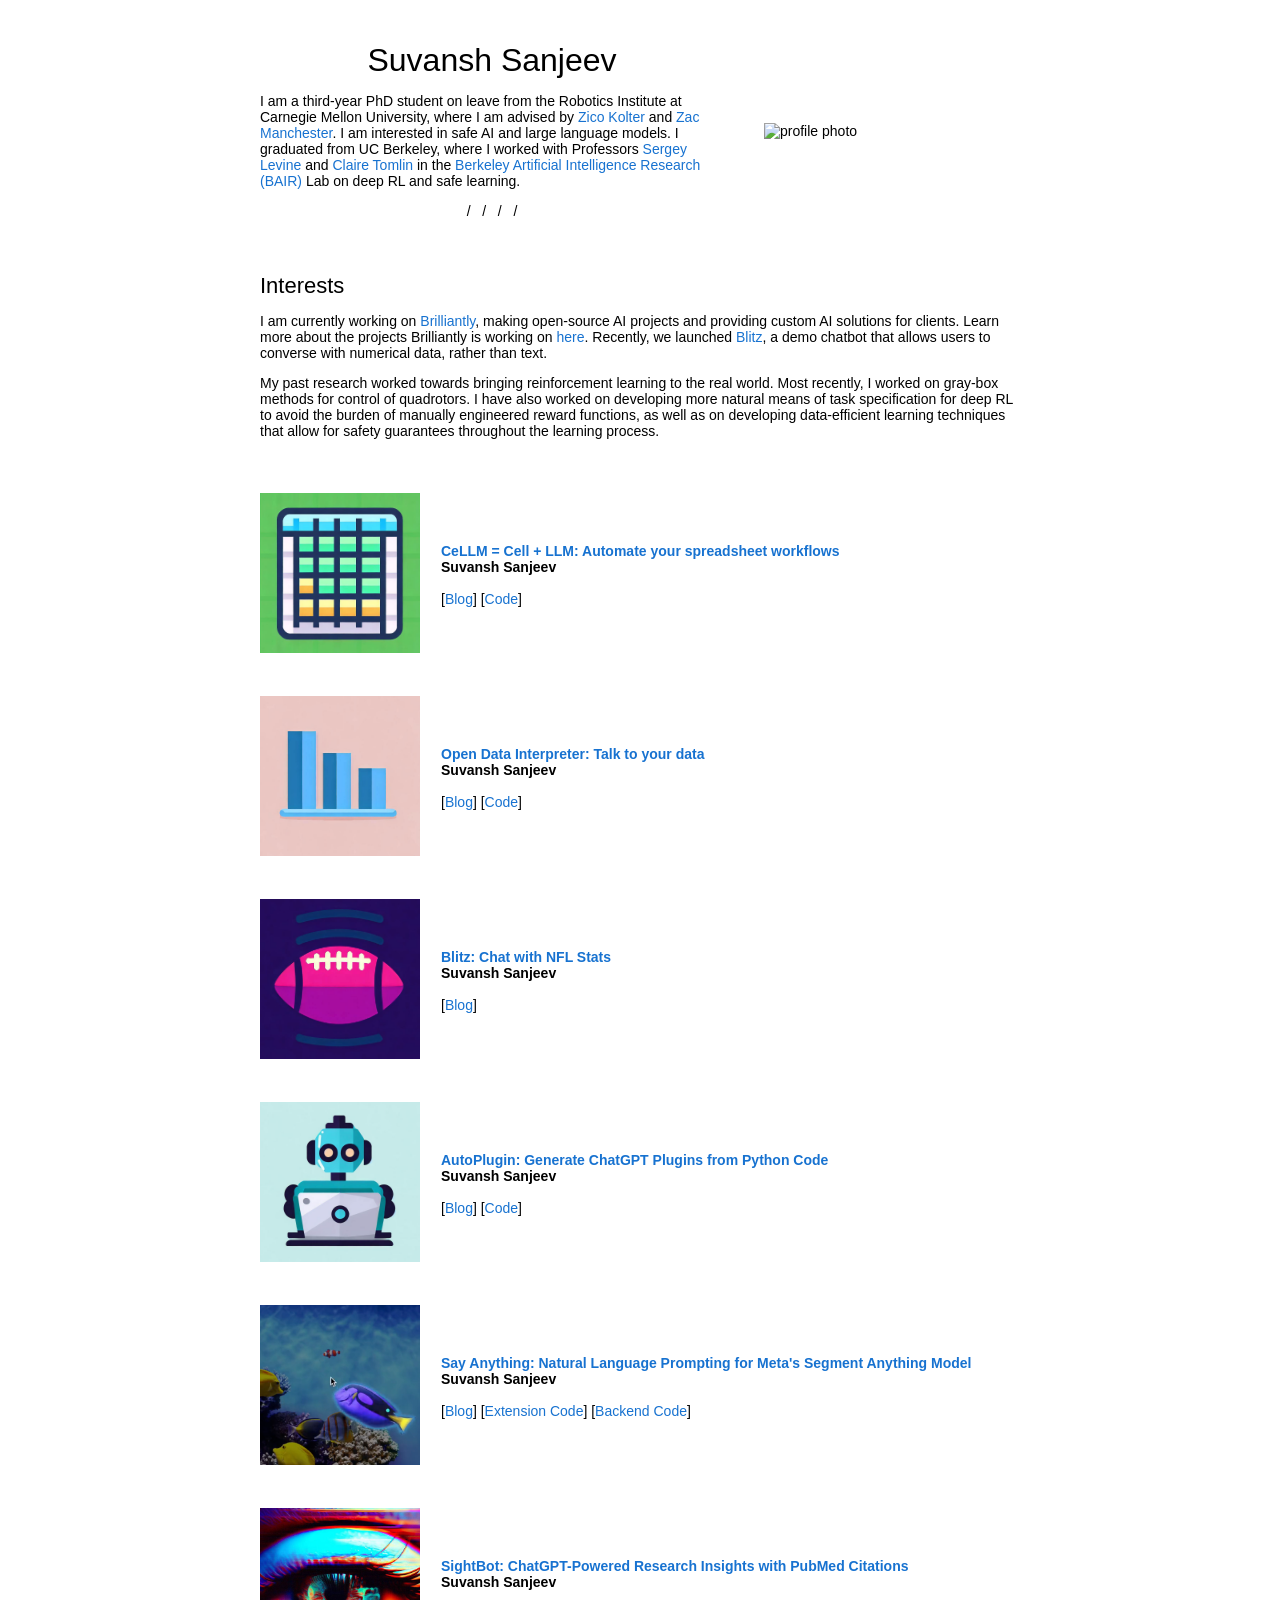
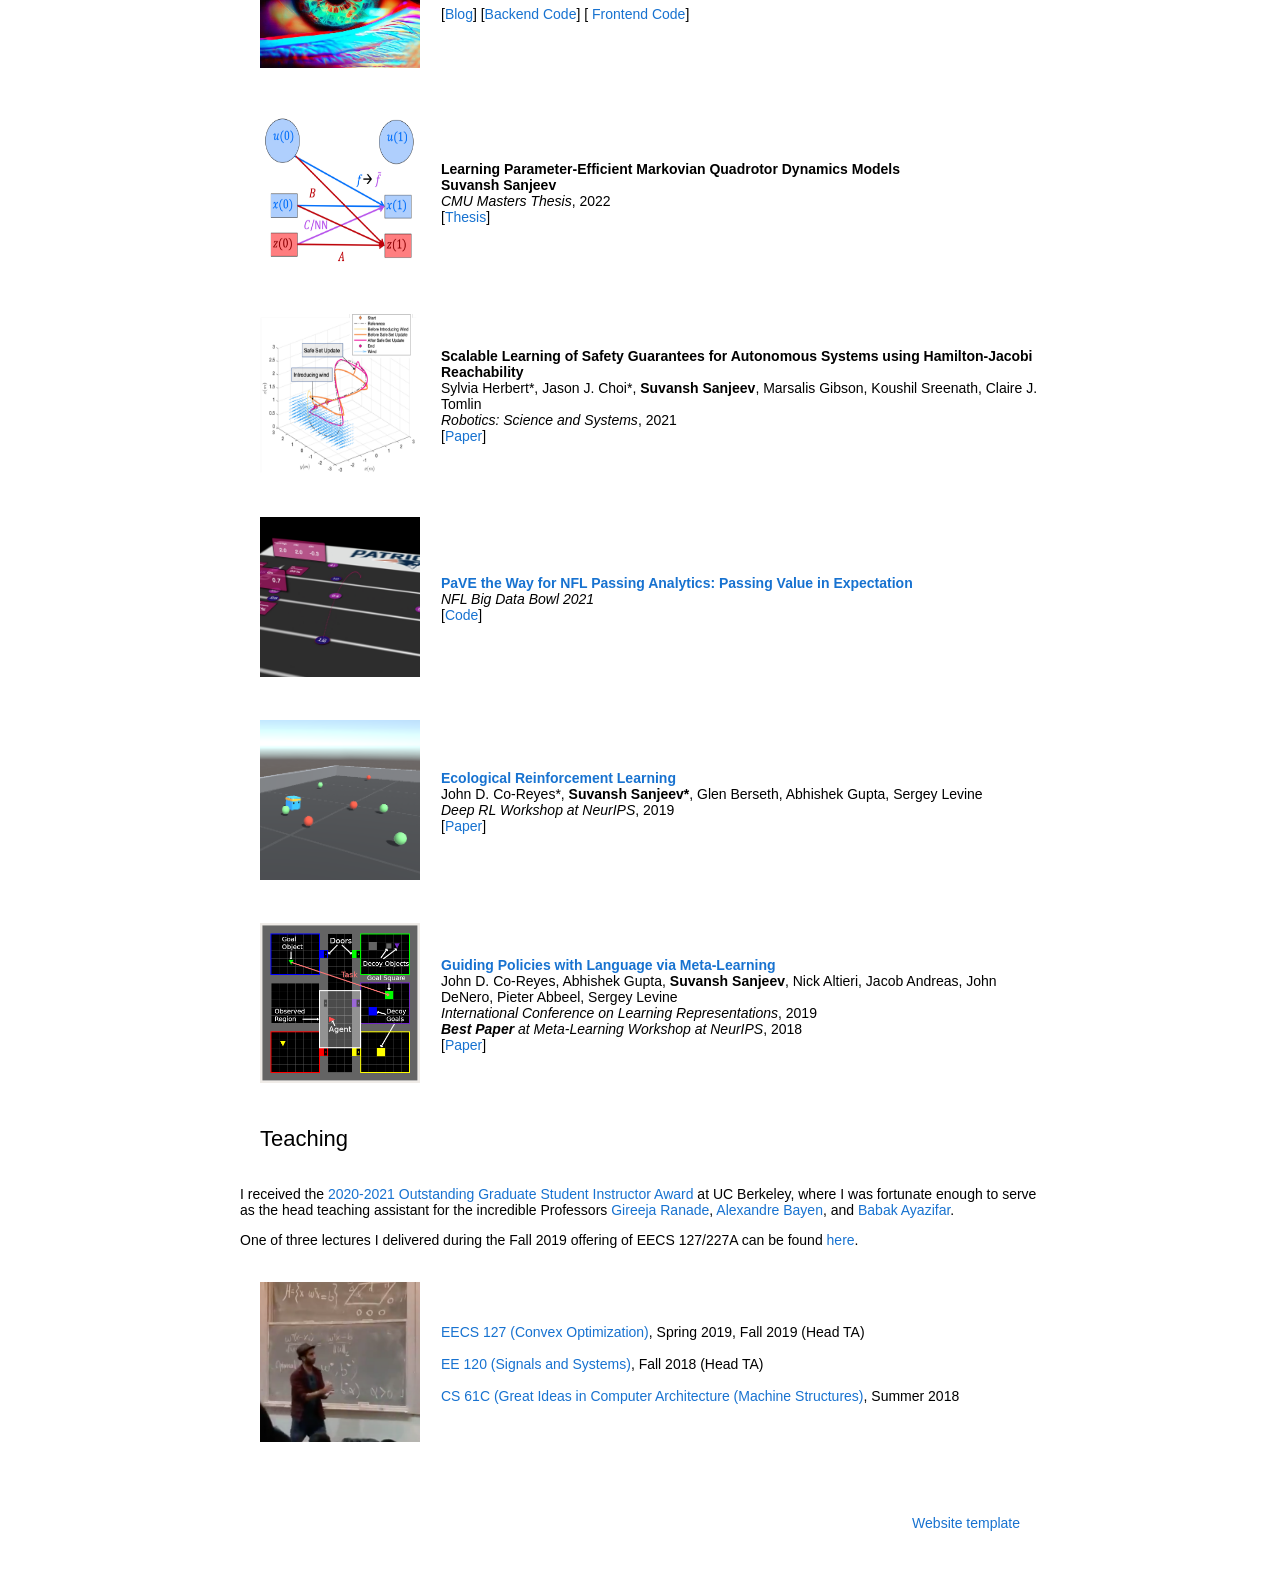
==== index.html @ 433fbd2c "favicon fix?" ====
<!DOCTYPE HTML>
<html lang="en">
<head>
  <!-- Global site tag (gtag.js) - Google Analytics -->
  <script async src="https://www.googletagmanager.com/gtag/js?id=UA-155088749-1"></script>
  <script>
    window.dataLayer = window.dataLayer || [];
    function gtag(){dataLayer.push(arguments);}
    gtag('js', new Date());

    gtag('config', 'UA-155088749-1');
  </script>
  <script src="https://kit.fontawesome.com/fd4965ecd9.js" crossorigin="anonymous"></script>

  <meta http-equiv="Content-Type" content="text/html; charset=UTF-8">
  <title>Suvansh Sanjeev</title>

  <meta name="author" content="Suvansh Sanjeev">
  <meta name="viewport" content="width=device-width, initial-scale=1">

  <link rel="stylesheet" type="text/css" href="stylesheet.css">
  <link rel="shortcut icon" type="image/x-icon" href="favicon.ico?">
  <!--<link rel="icon" type="image/png" href="images/seal_icon.png">-->
</head>

<body>
  <table style="width:100%;max-width:800px;border:0px;border-spacing:0px;border-collapse:separate;margin-right:auto;margin-left:auto;"><tbody>
    <tr style="padding:0px">
      <td style="padding:0px">
        <table style="width:100%;border:0px;border-spacing:0px;border-collapse:separate;margin-right:auto;margin-left:auto;"><tbody>
          <tr style="padding:0px">
            <td style="padding:2.5%;width:63%;vertical-align:middle">
              <p style="text-align:center">
                <name>Suvansh Sanjeev</name>
              </p>
              <p>
	        I am a third-year PhD student on leave from the Robotics Institute at Carnegie Mellon University, where I am advised by <a href="http://zicokolter.com/">Zico Kolter</a> and <a href="https://www.ri.cmu.edu/ri-faculty/zachary-manchester/">Zac Manchester</a>. I am interested in safe AI and large language models. I graduated from UC Berkeley, where I worked with Professors <a href="https://people.eecs.berkeley.edu/~svlevine/">Sergey Levine</a> and <a href="https://people.eecs.berkeley.edu/~tomlin/">Claire Tomlin</a> in the <a href="https://bair.berkeley.edu/">Berkeley Artificial Intelligence Research (BAIR)</a> Lab on deep RL and safe learning.
              </p>
              <p style="text-align:center">
                <a href="mailto:suvansh@brilliantly.ai&subject=Reaching%20out%20from%20personal%20website." title="Email" target="_blank"><i class="fas fa-envelope"></i></a>&nbsp/&nbsp
                <a href="tel:15035162529" title="Phone Number" target="_blank"><i class="fas fa-phone"></i></a>&nbsp/&nbsp
                <a href="https://scholar.google.com/citations?user=onuj8XQAAAAJ&hl=en&oi=ao" title="Google Scholar" target="_blank"><i class="fas fa-graduation-cap"></i></a> &nbsp/&nbsp
                <a href="https://www.linkedin.com/in/suvanshsanjeev/" title="LinkedIn" target="_blank"><i class="fab fa-linkedin"></i></a> &nbsp/&nbsp
                <a href="https://twitter.com/SuvanshSanjeev" title="Twitter" target="_blank"><i class="fab fa-twitter"></i></a>
              </p>
            </td>
            <td style="padding:2.5%;width:40%;max-width:40%">
              <img style="width:100%;max-width:100%" alt="profile photo" src="images/SuvanshCircle.png" class="hoverZoomLink">
            </td>
          </tr>
        </tbody></table>
        <table style="width:100%;border:0px;border-spacing:0px;border-collapse:separate;margin-right:auto;margin-left:auto;"><tbody>
            <tr>
            <td style="padding:20px;width:100%;vertical-align:middle">
              <heading>Interests</heading>
	      <p>I am currently working on <a href="https://brilliantly.ai">Brilliantly</a>, making open-source AI projects and providing custom AI solutions for clients. Learn more about the projects Brilliantly is working on <a target="_blank" href="https://brilliantly.ai/blog" rel="noreferrer nofollow">here</a>. Recently, we launched <a href="https://brilliantly.ai/blog/blitz">Blitz</a>, a demo chatbot that allows users to converse with numerical data, rather than text.</p>
              <p>
	        My past research worked towards bringing reinforcement learning to the real world. Most recently, I worked on gray-box methods for control of quadrotors. I have also worked on developing more natural means of task specification for deep RL to avoid the burden of manually engineered reward functions, as well as on developing data-efficient learning techniques that allow for safety guarantees throughout the learning process.
              </p>
            </td>
          </tr>
        </tbody></table>






        <table style="width:100%;border:0px;border-spacing:0px;border-collapse:separate;margin-right:auto;margin-left:auto;"><tbody>
		<tr>
            <td style="padding:20px;width:25%;vertical-align:middle">
                <img src="images/cellm.png" alt="CeLLM" width="160" height="160">
            </td>
            <td width="75%" valign="middle">
				<a href="https://www.brilliantly.ai/blog/cellm" target="_blank">
                	<papertitle>CeLLM = Cell + LLM: Automate your spreadsheet workflows</papertitle>
				</a>
                <br>
                <strong>Suvansh Sanjeev</strong>
            <br>
            <br>
            [<a href="https://www.brilliantly.ai/blog/cellm" target="_blank">Blog</a>] [<a href="https://github.com/suvansh/CeLLM" target="_blank">Code</a>]
            </td>
        </tr>
		<tr>
            <td style="padding:20px;width:25%;vertical-align:middle">
                <img src="images/datainterpreter.png" alt="Open Data Interpreter" width="160" height="160">
            </td>
            <td width="75%" valign="middle">
				<a href="https://datainterpreter.brilliantly.ai" target="_blank">
                	<papertitle>Open Data Interpreter: Talk to your data</papertitle>
				</a>
                <br>
                <strong>Suvansh Sanjeev</strong>
            <br>
            <br>
            [<a href="https://www.brilliantly.ai/blog/data-interpreter" target="_blank">Blog</a>] [<a href="https://github.com/suvansh/OpenDataInterpreter" target="_blank">Code</a>]
            </td>
        </tr>
		<tr>
            <td style="padding:20px;width:25%;vertical-align:middle">
                <img src="images/blitz.png" alt="blitz" width="160" height="160">
            </td>
            <td width="75%" valign="middle">
				<a href="https://blitz.brilliantly.ai" target="_blank">
                	<papertitle>Blitz: Chat with NFL Stats</papertitle>
				</a>
                <br>
                <strong>Suvansh Sanjeev</strong>
            <br>
            <br>
            [<a href="https://www.brilliantly.ai/blog/blitz" target="_blank">Blog</a>]
            </td>
        </tr>
		<tr>
            <td style="padding:20px;width:25%;vertical-align:middle">
                <img src="images/autoplugin.png" alt="autoplugin" width="160" height="160">
            </td>
            <td width="75%" valign="middle">
				<a href="https://pypi.org/project/autoplugin/" target="_blank">
                	<papertitle>AutoPlugin: Generate ChatGPT Plugins from Python Code</papertitle>
				</a>
                <br>
                <strong>Suvansh Sanjeev</strong>
            <br>
            <br>
			[<a href="https://www.brilliantly.ai/blog/autoplugin" target="_blank">Blog</a>] [<a href="https://github.com/suvansh/AutoPlugin" target="_blank">Code</a>]
            </td>
        </tr>
		<tr>
            <td style="padding:20px;width:25%;vertical-align:middle">
                <img src="images/say_anything.png" alt="say anything" width="160" height="160">
            </td>
            <td width="75%" valign="middle">
				<a href="https://chrome.google.com/webstore/detail/say-anything-prompt-segme/jndfmkiclniflknfifngodjnmlibhjdo" target="_blank">
                	<papertitle>Say Anything: Natural Language Prompting for Meta's Segment Anything Model</papertitle>
				</a>
                <br>
                <strong>Suvansh Sanjeev</strong>
            <br>
            <br>
            [<a href="https://www.brilliantly.ai/blog/say-anything" target="_blank">Blog</a>] [<a href="https://github.com/suvansh/say-anything" target="_blank">Extension Code</a>] [<a href="https://github.com/suvansh/say-anything-backend" target="_blank">Backend Code</a>]
            </td>
        </tr>	
		<tr>
            <td style="padding:20px;width:25%;vertical-align:middle">
                <img src="images/sightbot.jpeg" alt="sightbot" width="160" height="160">
            </td>
            <td width="75%" valign="middle">
				<a href="https://sightbot.brilliantly.ai" target="_blank">
                	<papertitle>SightBot: ChatGPT-Powered Research Insights with PubMed Citations</papertitle>
				</a>
                <br>
                <strong>Suvansh Sanjeev</strong>
            <br>
            <br>
            [<a href="https://www.brilliantly.ai/blog/sightbot" target="_blank">Blog</a>] [<a href="https://github.com/suvansh/sightbot-server" target="_blank">Backend Code</a>] [ <a href="https://github.com/suvansh/sightbot" target="_blank">Frontend Code</a>]
            </td>
        </tr>
        <tr>
            <td style="padding:20px;width:25%;vertical-align:middle">
                <img src="images/thesis.png" alt="quadrotor thesis" width="160" height="160">
            </td>
            <td width="75%" valign="middle">
                <papertitle>Learning Parameter-Efficient Markovian Quadrotor Dynamics Models</papertitle>
                <br>
                <strong>Suvansh Sanjeev</strong>
            <br>
            <em>CMU Masters Thesis</em>, 2022
            <br>
            [<a target="_blank" href="https://www.ri.cmu.edu/publications/learning-parameter-efficient-markovian-quadrotor-dynamics-models/">Thesis</a>]
            </td>
        </tr>
        <tr>
            <td style="padding:20px;width:25%;vertical-align:middle">
                <img src="images/safe_learning.png" alt="safe learning" width="160" height="160">
            </td>
            <td width="75%" valign="middle">
                <papertitle>Scalable Learning of Safety Guarantees for Autonomous Systems using Hamilton-Jacobi Reachability</papertitle>
                <br>
            Sylvia Herbert*, Jason J. Choi*, <strong>Suvansh Sanjeev</strong>, Marsalis Gibson, Koushil Sreenath, Claire J. Tomlin
            <br>
            <em>Robotics: Science and Systems</em>, 2021
            <br>
            [<a href="https://arxiv.org/abs/2101.05916">Paper</a>]
            </td>
        </tr>
        <tr>
            <td style="padding:20px;width:25%;vertical-align:middle">
              <img src="images/PaVE.png" alt="pave" width="160" height="160">
            </td>
            <td width="75%" valign="middle">
              <a href="https://www.kaggle.com/dutta64/opv-analyzing-all-potential-passes">
                <papertitle>PaVE the Way for NFL Passing Analytics: Passing Value in Expectation</papertitle>
              </a>
	      <br>
	      <em>NFL Big Data Bowl 2021</em>
          <br>
            [<a href="https://github.com/uditrana/BigDataBowl">Code</a>]
            </td>
          </tr>

	  <tr>
            <td style="padding:20px;width:25%;vertical-align:middle">
              <img src="images/unity_eco.png" alt="ecological RL" width="160" height="160">
            </td>
            <td width="75%" valign="middle">
              <a href="https://sites.google.com/view/ecological-rl/home">
                <papertitle>Ecological Reinforcement Learning</papertitle>
              </a>
              <br>
	      John D. Co-Reyes*, <strong>Suvansh Sanjeev*</strong>, Glen Berseth, Abhishek Gupta, Sergey Levine
	      <br>
	      <em>Deep RL Workshop at NeurIPS</em>, 2019
          <br>
          [<a href="https://arxiv.org/abs/2006.12478">Paper</a>]
            </td>
          </tr>


          <tr>
            <td style="padding:20px;width:25%;vertical-align:middle">
              <img src="images/GPL.png" alt="clean-usnob" width="160" height="160">
            </td>
            <td width="75%" valign="middle">
              <a href="https://sites.google.com/view/lgpl">
                <papertitle>Guiding Policies with Language via Meta-Learning</papertitle>
              </a>
              <br>
	      John D. Co-Reyes, Abhishek Gupta, <strong>Suvansh Sanjeev</strong>, Nick Altieri, Jacob Andreas, John DeNero, Pieter Abbeel, Sergey Levine
              <br>
	      <em>International Conference on Learning Representations</em>, 2019
	      <br>
	      <em><strong>Best Paper</strong> at Meta-Learning Workshop at NeurIPS</em>, 2018
          <br>
          [<a href="https://arxiv.org/abs/1811.07882">Paper</a>]
            </td>
          </tr>
        </tbody></table>
        <table style="width:100%;border:0px;border-spacing:0px;border-collapse:separate;margin-right:auto;margin-left:auto;"><tbody>
          <tr>
            <td style="padding:20px;width:100%;vertical-align:middle">
              <heading>Teaching</heading>
            </td>
          </tr>
        </tbody></table>
        <p>I received the <a href="https://gsi.berkeley.edu/programs-services/award-programs/ogsi/ogsi-2021/">2020-2021 Outstanding Graduate Student Instructor Award</a> at UC Berkeley, where I was fortunate enough to serve as the head teaching assistant for the incredible Professors <a href="http://people.eecs.berkeley.edu/~gireeja/">Gireeja Ranade</a>, <a href="https://www2.eecs.berkeley.edu/Faculty/Homepages/bayen.html">Alexandre Bayen</a>, and <a href="https://www2.eecs.berkeley.edu/Faculty/Homepages/ayazifar.html">Babak Ayazifar</a>.</p>
				<p>One of three lectures I delivered during the Fall 2019 offering of EECS 127/227A can be found <a href="https://youtu.be/jX6WhOxbC60">here</a>.</p>
        <table style="width:100%;border:0px;border-spacing:0px;border-collapse:separate;margin-right:auto;margin-left:auto;"><tbody>
          <tr>
            <td style="padding:20px;width:25%;vertical-align:middle">
              <img src="images/lecture.png" alt="clean-usnob" width="160" height="160">
            </td>
            <td width="75%" valign="middle">
		    <a href="http://inst.eecs.berkeley.edu/~ee127/fa19">EECS 127 (Convex Optimization)</a>, Spring 2019, Fall 2019 (Head TA)
		    <br><br>
              <a href="https://www2.eecs.berkeley.edu/Courses/EE120/">EE 120 (Signals and Systems)</a>, Fall 2018 (Head TA)
              <br>
              <br>
              <a href="http://inst.eecs.berkeley.edu/~cs61c/su18">CS 61C (Great Ideas in Computer Architecture (Machine Structures)</a>, Summer 2018
            </td>
          </tr>

        </tbody></table>

	<table width="100%" align="center" border="0" cellspacing="0" cellpadding="20">
      <tbody><tr>
        <td>
        <br>
        <p align="right"><font size="2">
          <a href="https://people.eecs.berkeley.edu/~barron/">Website template</a>
          </font>
        </p>
        </td>
      </tr>
      </tbody></table>

        </tbody></table>

      </td>
    </tr>
  </table>
</body>

</html>
---- stylesheet.css ----
/* latin-ext */
@font-face {
  font-family: 'Lato';
  font-style: italic;
  font-weight: 400;
  src: local('Lato Italic'), local('Lato-Italic'), url(https://fonts.gstatic.com/s/lato/v15/S6u8w4BMUTPHjxsAUi-qNiXg7eU0.woff2) format('woff2');
  unicode-range: U+0100-024F, U+0259, U+1E00-1EFF, U+2020, U+20A0-20AB, U+20AD-20CF, U+2113, U+2C60-2C7F, U+A720-A7FF;
}
/* latin */
@font-face {
  font-family: 'Lato';
  font-style: italic;
  font-weight: 400;
  src: local('Lato Italic'), local('Lato-Italic'), url(https://fonts.gstatic.com/s/lato/v15/S6u8w4BMUTPHjxsAXC-qNiXg7Q.woff2) format('woff2');
  unicode-range: U+0000-00FF, U+0131, U+0152-0153, U+02BB-02BC, U+02C6, U+02DA, U+02DC, U+2000-206F, U+2074, U+20AC, U+2122, U+2191, U+2193, U+2212, U+2215, U+FEFF, U+FFFD;
}
/* latin-ext */
@font-face {
  font-family: 'Lato';
  font-style: italic;
  font-weight: 700;
  src: local('Lato Bold Italic'), local('Lato-BoldItalic'), url(https://fonts.gstatic.com/s/lato/v15/S6u_w4BMUTPHjxsI5wq_FQftx9897sxZ.woff2) format('woff2');
  unicode-range: U+0100-024F, U+0259, U+1E00-1EFF, U+2020, U+20A0-20AB, U+20AD-20CF, U+2113, U+2C60-2C7F, U+A720-A7FF;
}
/* latin */
@font-face {
  font-family: 'Lato';
  font-style: italic;
  font-weight: 700;
  src: local('Lato Bold Italic'), local('Lato-BoldItalic'), url(https://fonts.gstatic.com/s/lato/v15/S6u_w4BMUTPHjxsI5wq_Gwftx9897g.woff2) format('woff2');
  unicode-range: U+0000-00FF, U+0131, U+0152-0153, U+02BB-02BC, U+02C6, U+02DA, U+02DC, U+2000-206F, U+2074, U+20AC, U+2122, U+2191, U+2193, U+2212, U+2215, U+FEFF, U+FFFD;
}
/* latin-ext */
@font-face {
  font-family: 'Lato';
  font-style: normal;
  font-weight: 400;
  src: local('Lato Regular'), local('Lato-Regular'), url(https://fonts.gstatic.com/s/lato/v15/S6uyw4BMUTPHjxAwXiWtFCfQ7A.woff2) format('woff2');
  unicode-range: U+0100-024F, U+0259, U+1E00-1EFF, U+2020, U+20A0-20AB, U+20AD-20CF, U+2113, U+2C60-2C7F, U+A720-A7FF;
}
/* latin */
@font-face {
  font-family: 'Lato';
  font-style: normal;
  font-weight: 400;
  src: local('Lato Regular'), local('Lato-Regular'), url(https://fonts.gstatic.com/s/lato/v15/S6uyw4BMUTPHjx4wXiWtFCc.woff2) format('woff2');
  unicode-range: U+0000-00FF, U+0131, U+0152-0153, U+02BB-02BC, U+02C6, U+02DA, U+02DC, U+2000-206F, U+2074, U+20AC, U+2122, U+2191, U+2193, U+2212, U+2215, U+FEFF, U+FFFD;
}
/* latin-ext */
@font-face {
  font-family: 'Lato';
  font-style: normal;
  font-weight: 700;
  src: local('Lato Bold'), local('Lato-Bold'), url(https://fonts.gstatic.com/s/lato/v15/S6u9w4BMUTPHh6UVSwaPGQ3q5d0N7w.woff2) format('woff2');
  unicode-range: U+0100-024F, U+0259, U+1E00-1EFF, U+2020, U+20A0-20AB, U+20AD-20CF, U+2113, U+2C60-2C7F, U+A720-A7FF;
}
/* latin */
@font-face {
  font-family: 'Lato';
  font-style: normal;
  font-weight: 700;
  src: local('Lato Bold'), local('Lato-Bold'), url(https://fonts.gstatic.com/s/lato/v15/S6u9w4BMUTPHh6UVSwiPGQ3q5d0.woff2) format('woff2');
  unicode-range: U+0000-00FF, U+0131, U+0152-0153, U+02BB-02BC, U+02C6, U+02DA, U+02DC, U+2000-206F, U+2074, U+20AC, U+2122, U+2191, U+2193, U+2212, U+2215, U+FEFF, U+FFFD;
}

a {
  color: #1772d0;
  text-decoration: none;
}

a:focus,
a:hover {
  color: #f09228;
  text-decoration: none;
}

body,
td,
th,
tr,
p,
a {
  font-family: 'Lato', Verdana, Helvetica, sans-serif;
  font-size: 14px
}

strong {
  font-family: 'Lato', Verdana, Helvetica, sans-serif;
  font-size: 14px;
}

heading {
  font-family: 'Lato', Verdana, Helvetica, sans-serif;
  font-size: 22px;
}

papertitle {
  font-family: 'Lato', Verdana, Helvetica, sans-serif;
  font-size: 14px;
  font-weight: 700
}

name {
  font-family: 'Lato', Verdana, Helvetica, sans-serif;
  font-size: 32px;
}

.one {
  width: 160px;
  height: 160px;
  position: relative;
}

.two {
  width: 160px;
  height: 160px;
  position: absolute;
  transition: opacity .2s ease-in-out;
  -moz-transition: opacity .2s ease-in-out;
  -webkit-transition: opacity .2s ease-in-out;
}

.fade {
  transition: opacity .2s ease-in-out;
  -moz-transition: opacity .2s ease-in-out;
  -webkit-transition: opacity .2s ease-in-out;
}

span.highlight {
  background-color: #ffffd0;
}
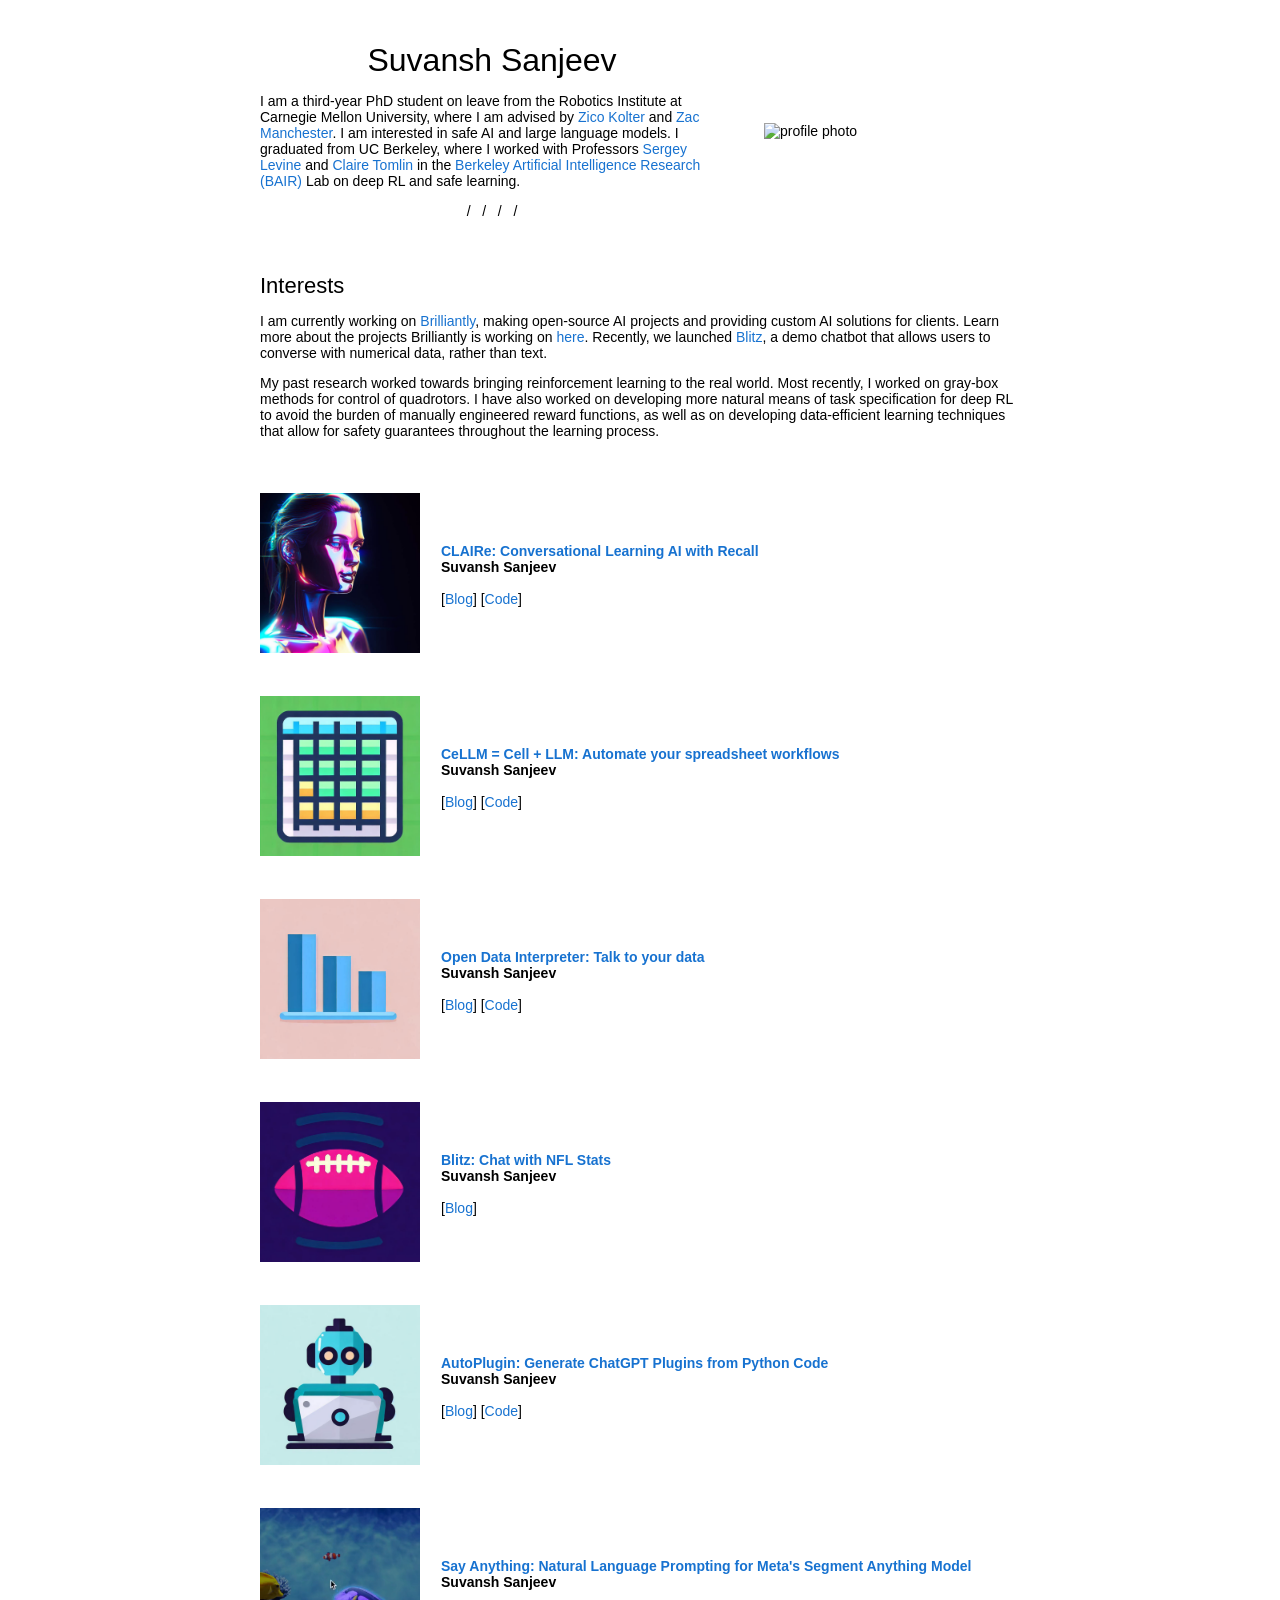
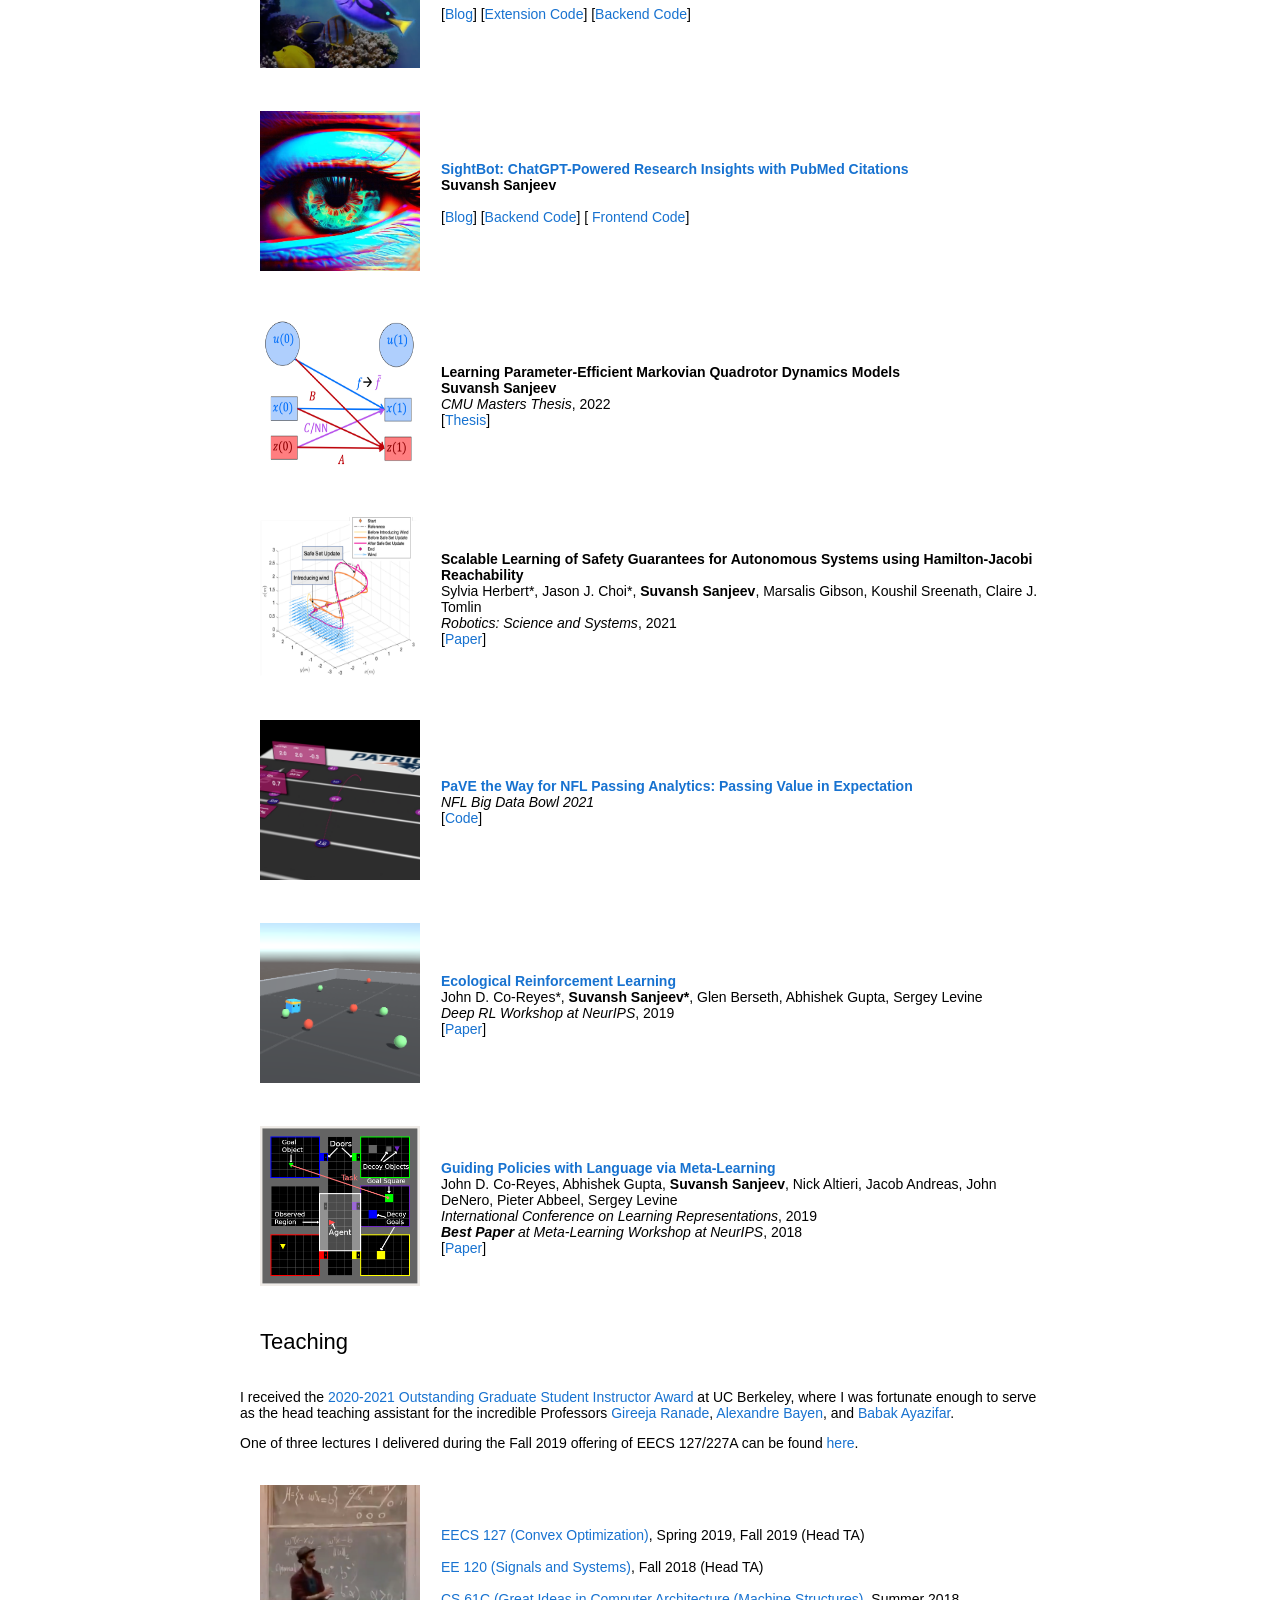
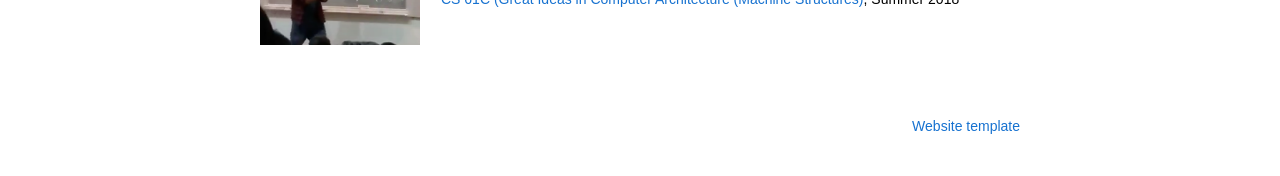
==== commit f5247bc3: "adding claire" ====
--- a/index.html
+++ b/index.html
@@ -69,6 +69,22 @@
         <table style="width:100%;border:0px;border-spacing:0px;border-collapse:separate;margin-right:auto;margin-left:auto;"><tbody>
 		<tr>
             <td style="padding:20px;width:25%;vertical-align:middle">
+                <img src="images/claire.png" alt="CLAIRe" width="160" height="160">
+            </td>
+            <td width="75%" valign="middle">
+				<a href="https://www.brilliantly.ai/blog/claire" target="_blank">
+                	<papertitle>CLAIRe: Conversational Learning AI with Recall</papertitle>
+				</a>
+                <br>
+                <strong>Suvansh Sanjeev</strong>
+            <br>
+            <br>
+            [<a href="https://www.brilliantly.ai/blog/claire" target="_blank">Blog</a>] [<a href="https://github.com/suvansh/CLAIRe" target="_blank">Code</a>]
+            </td>
+        </tr>
+
+		<tr>
+            <td style="padding:20px;width:25%;vertical-align:middle">
                 <img src="images/cellm.png" alt="CeLLM" width="160" height="160">
             </td>
             <td width="75%" valign="middle">
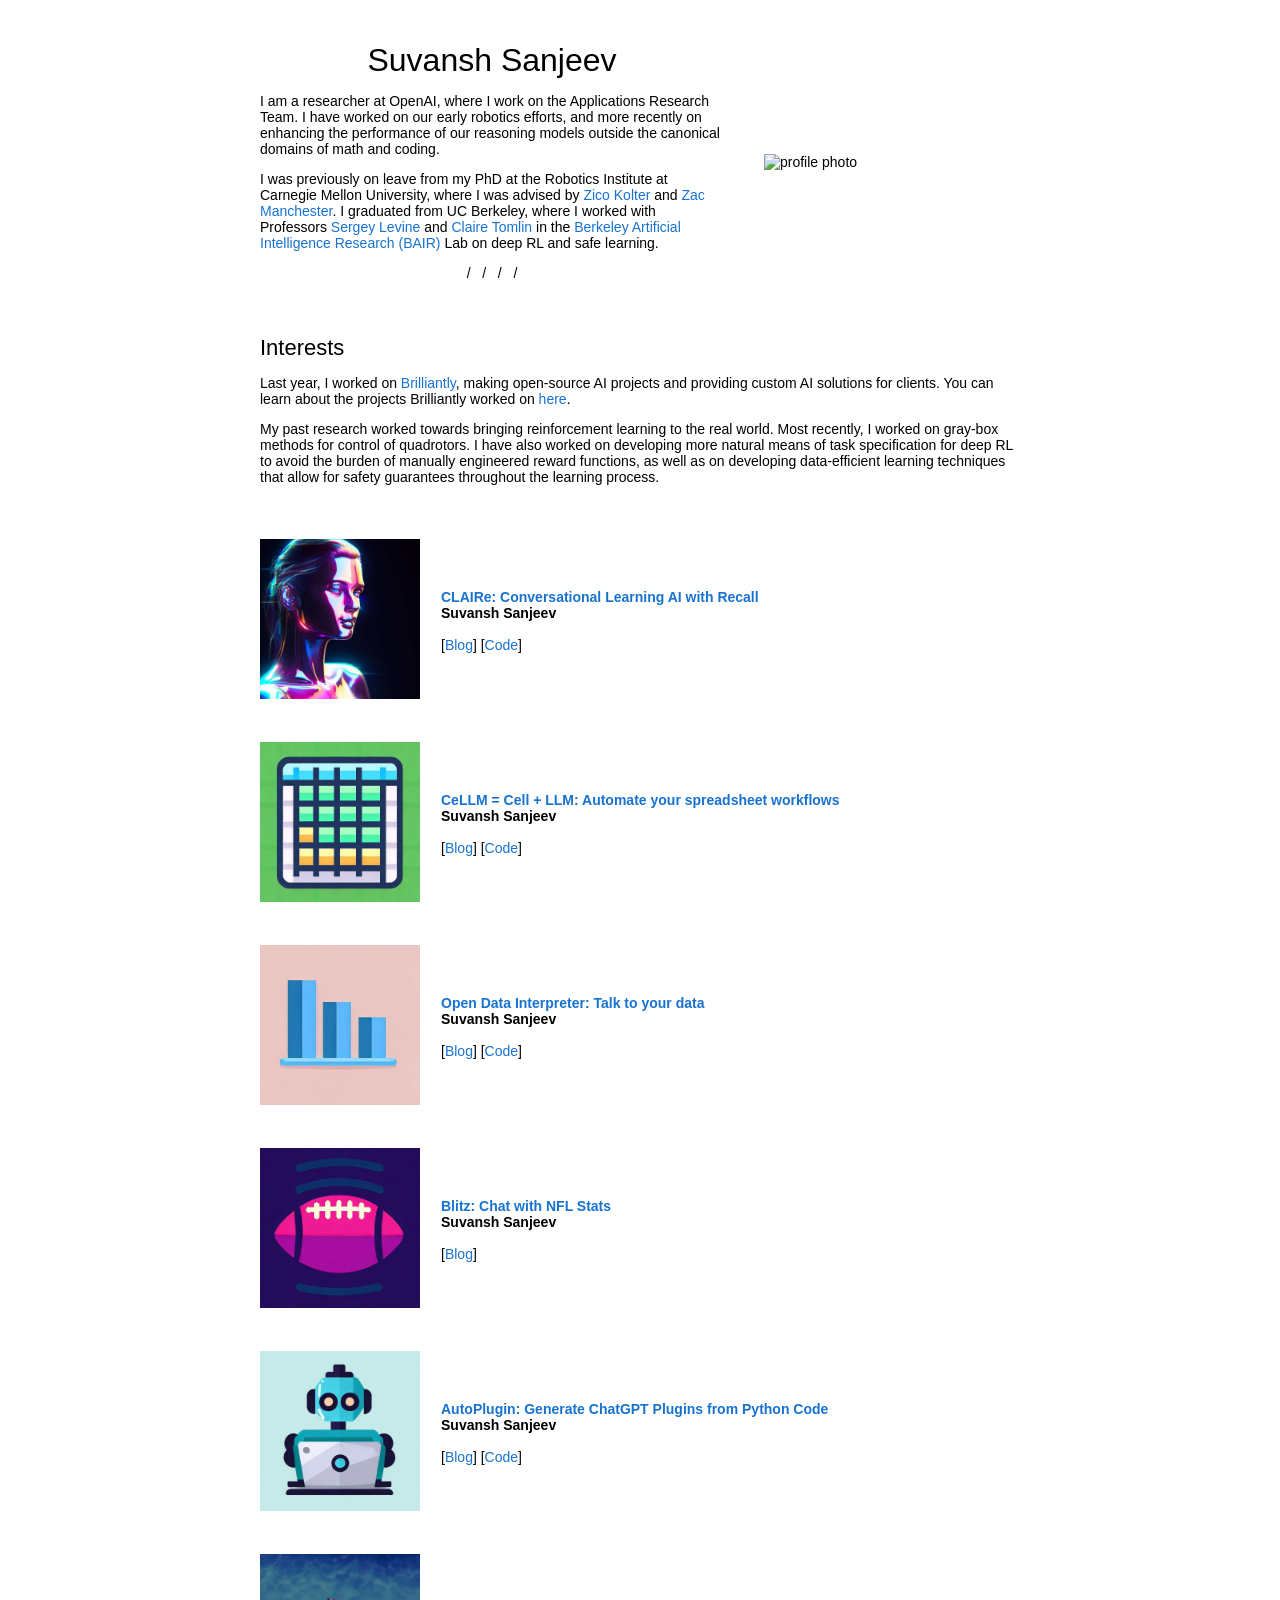
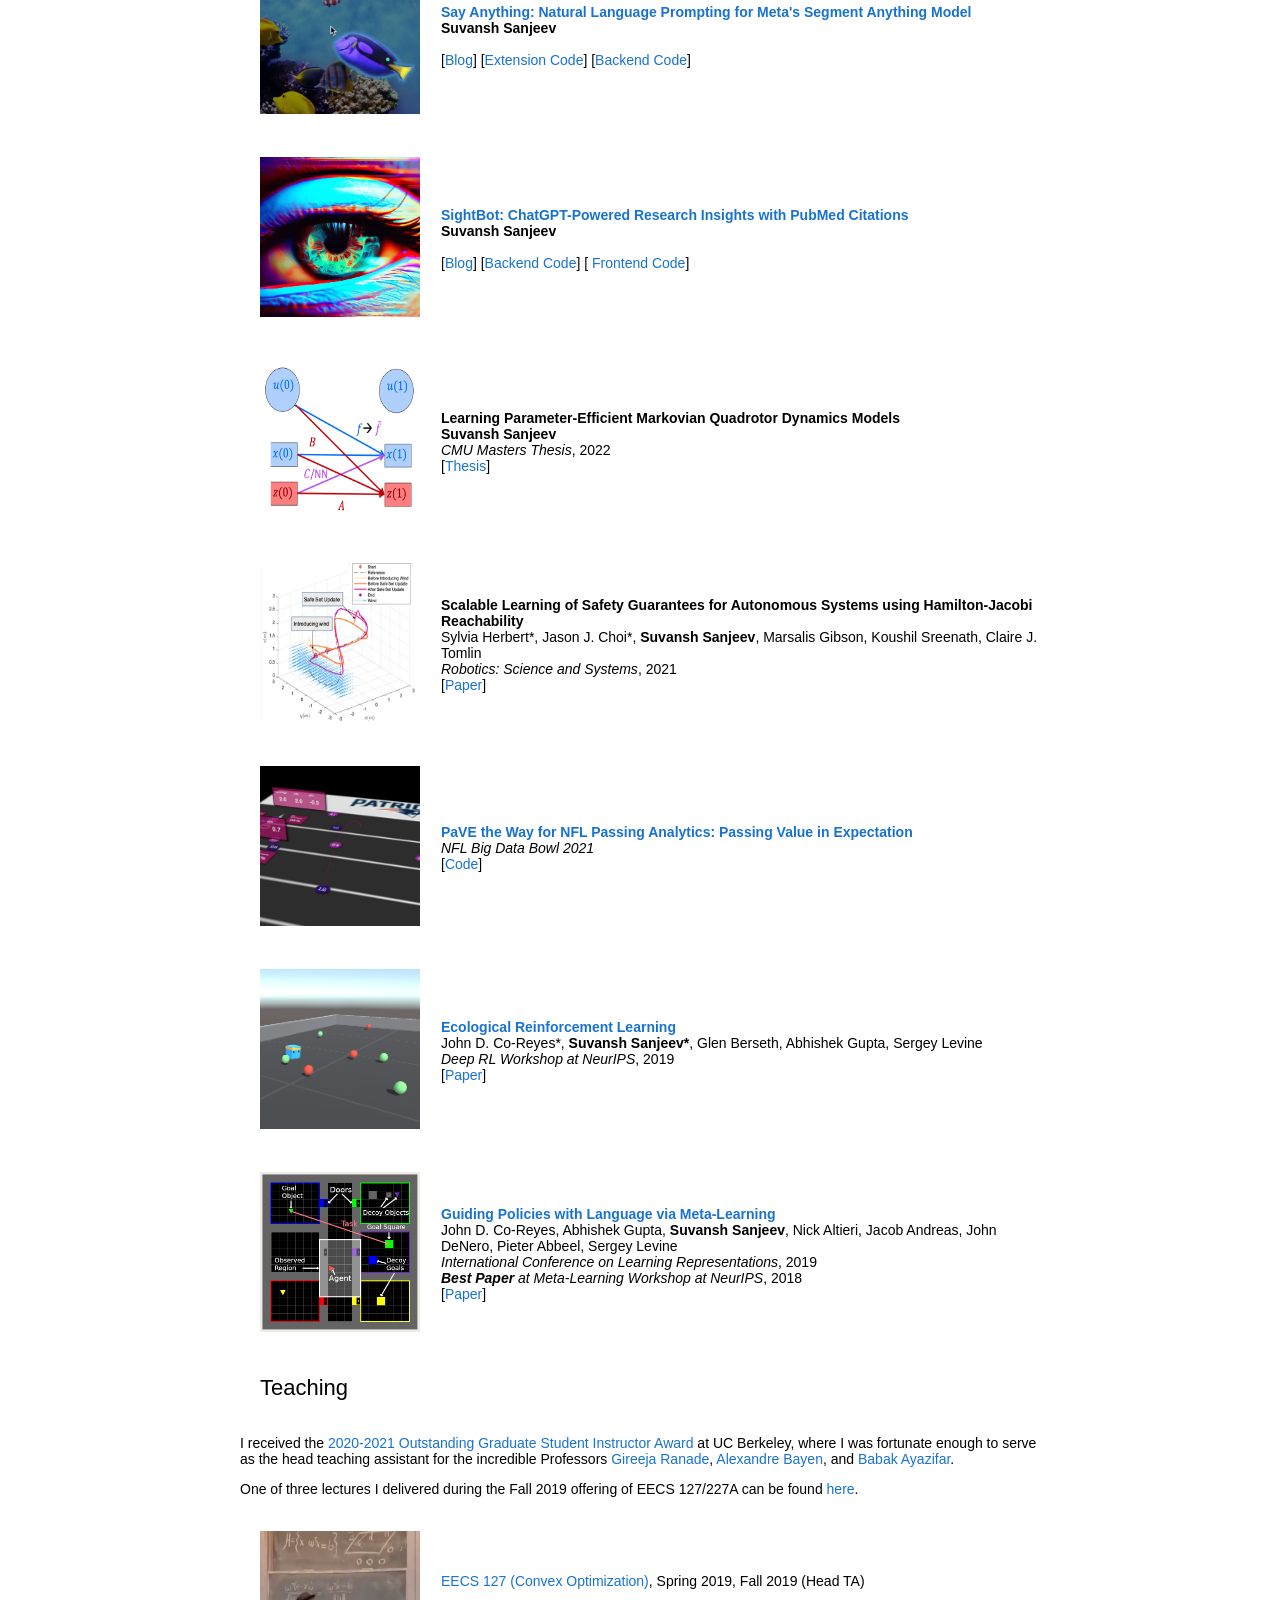
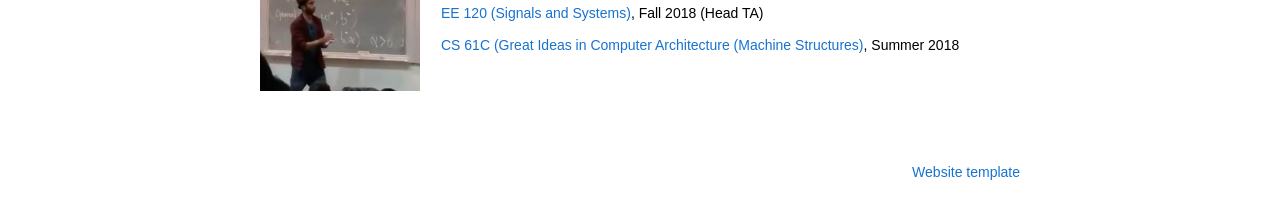
==== commit 2fe4c201: "updating bio" ====
--- a/index.html
+++ b/index.html
@@ -34,12 +34,14 @@
                 <name>Suvansh Sanjeev</name>
               </p>
               <p>
-	        I am a third-year PhD student on leave from the Robotics Institute at Carnegie Mellon University, where I am advised by <a href="http://zicokolter.com/">Zico Kolter</a> and <a href="https://www.ri.cmu.edu/ri-faculty/zachary-manchester/">Zac Manchester</a>. I am interested in safe AI and large language models. I graduated from UC Berkeley, where I worked with Professors <a href="https://people.eecs.berkeley.edu/~svlevine/">Sergey Levine</a> and <a href="https://people.eecs.berkeley.edu/~tomlin/">Claire Tomlin</a> in the <a href="https://bair.berkeley.edu/">Berkeley Artificial Intelligence Research (BAIR)</a> Lab on deep RL and safe learning.
+	        I am a researcher at OpenAI, where I work on the Applications Research Team. I have worked on our early robotics efforts, and more recently on enhancing the performance of our reasoning models outside the canonical domains of math and coding.
+              </p>
+			  <p>I was previously on leave from my PhD at the Robotics Institute at Carnegie Mellon University, where I was advised by <a href="http://zicokolter.com/">Zico Kolter</a> and <a href="https://www.ri.cmu.edu/ri-faculty/zachary-manchester/">Zac Manchester</a>. I graduated from UC Berkeley, where I worked with Professors <a href="https://people.eecs.berkeley.edu/~svlevine/">Sergey Levine</a> and <a href="https://people.eecs.berkeley.edu/~tomlin/">Claire Tomlin</a> in the <a href="https://bair.berkeley.edu/">Berkeley Artificial Intelligence Research (BAIR)</a> Lab on deep RL and safe learning.
               </p>
               <p style="text-align:center">
                 <a href="mailto:suvansh@brilliantly.ai&subject=Reaching%20out%20from%20personal%20website." title="Email" target="_blank"><i class="fas fa-envelope"></i></a>&nbsp/&nbsp
                 <a href="tel:15035162529" title="Phone Number" target="_blank"><i class="fas fa-phone"></i></a>&nbsp/&nbsp
-                <a href="https://scholar.google.com/citations?user=onuj8XQAAAAJ&hl=en&oi=ao" title="Google Scholar" target="_blank"><i class="fas fa-graduation-cap"></i></a> &nbsp/&nbsp
+                <a href="https://scholar.google.com/citations?user=KPtlitIAAAAJ&hl=en&oi=sra" title="Google Scholar" target="_blank"><i class="fas fa-graduation-cap"></i></a> &nbsp/&nbsp
                 <a href="https://www.linkedin.com/in/suvanshsanjeev/" title="LinkedIn" target="_blank"><i class="fab fa-linkedin"></i></a> &nbsp/&nbsp
                 <a href="https://twitter.com/SuvanshSanjeev" title="Twitter" target="_blank"><i class="fab fa-twitter"></i></a>
               </p>
@@ -53,7 +55,7 @@
             <tr>
             <td style="padding:20px;width:100%;vertical-align:middle">
               <heading>Interests</heading>
-	      <p>I am currently working on <a href="https://brilliantly.ai">Brilliantly</a>, making open-source AI projects and providing custom AI solutions for clients. Learn more about the projects Brilliantly is working on <a target="_blank" href="https://brilliantly.ai/blog" rel="noreferrer nofollow">here</a>. Recently, we launched <a href="https://brilliantly.ai/blog/blitz">Blitz</a>, a demo chatbot that allows users to converse with numerical data, rather than text.</p>
+	      <p>Last year, I worked on <a href="https://brilliantly.ai">Brilliantly</a>, making open-source AI projects and providing custom AI solutions for clients. You can learn about the projects Brilliantly worked on <a target="_blank" href="https://brilliantly.ai/blog" rel="noreferrer nofollow">here</a>.</p>
               <p>
 	        My past research worked towards bringing reinforcement learning to the real world. Most recently, I worked on gray-box methods for control of quadrotors. I have also worked on developing more natural means of task specification for deep RL to avoid the burden of manually engineered reward functions, as well as on developing data-efficient learning techniques that allow for safety guarantees throughout the learning process.
               </p>
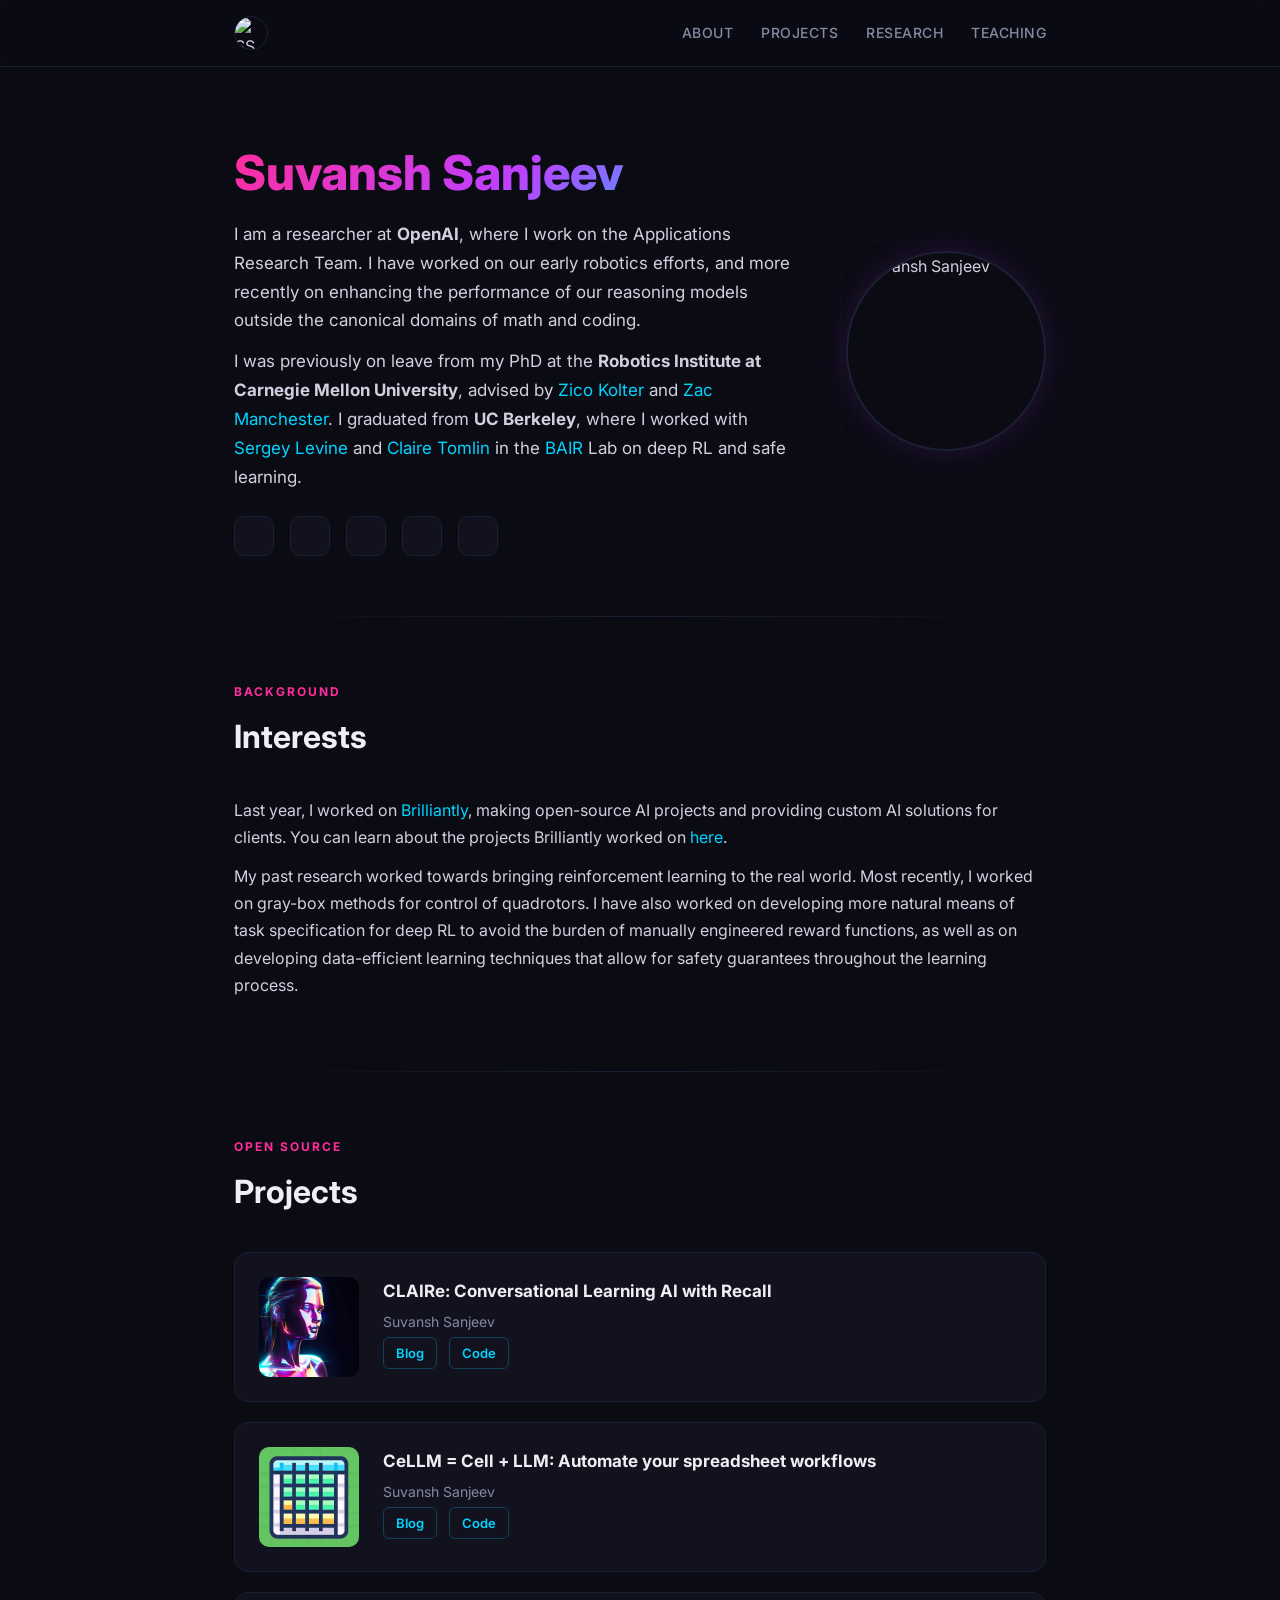
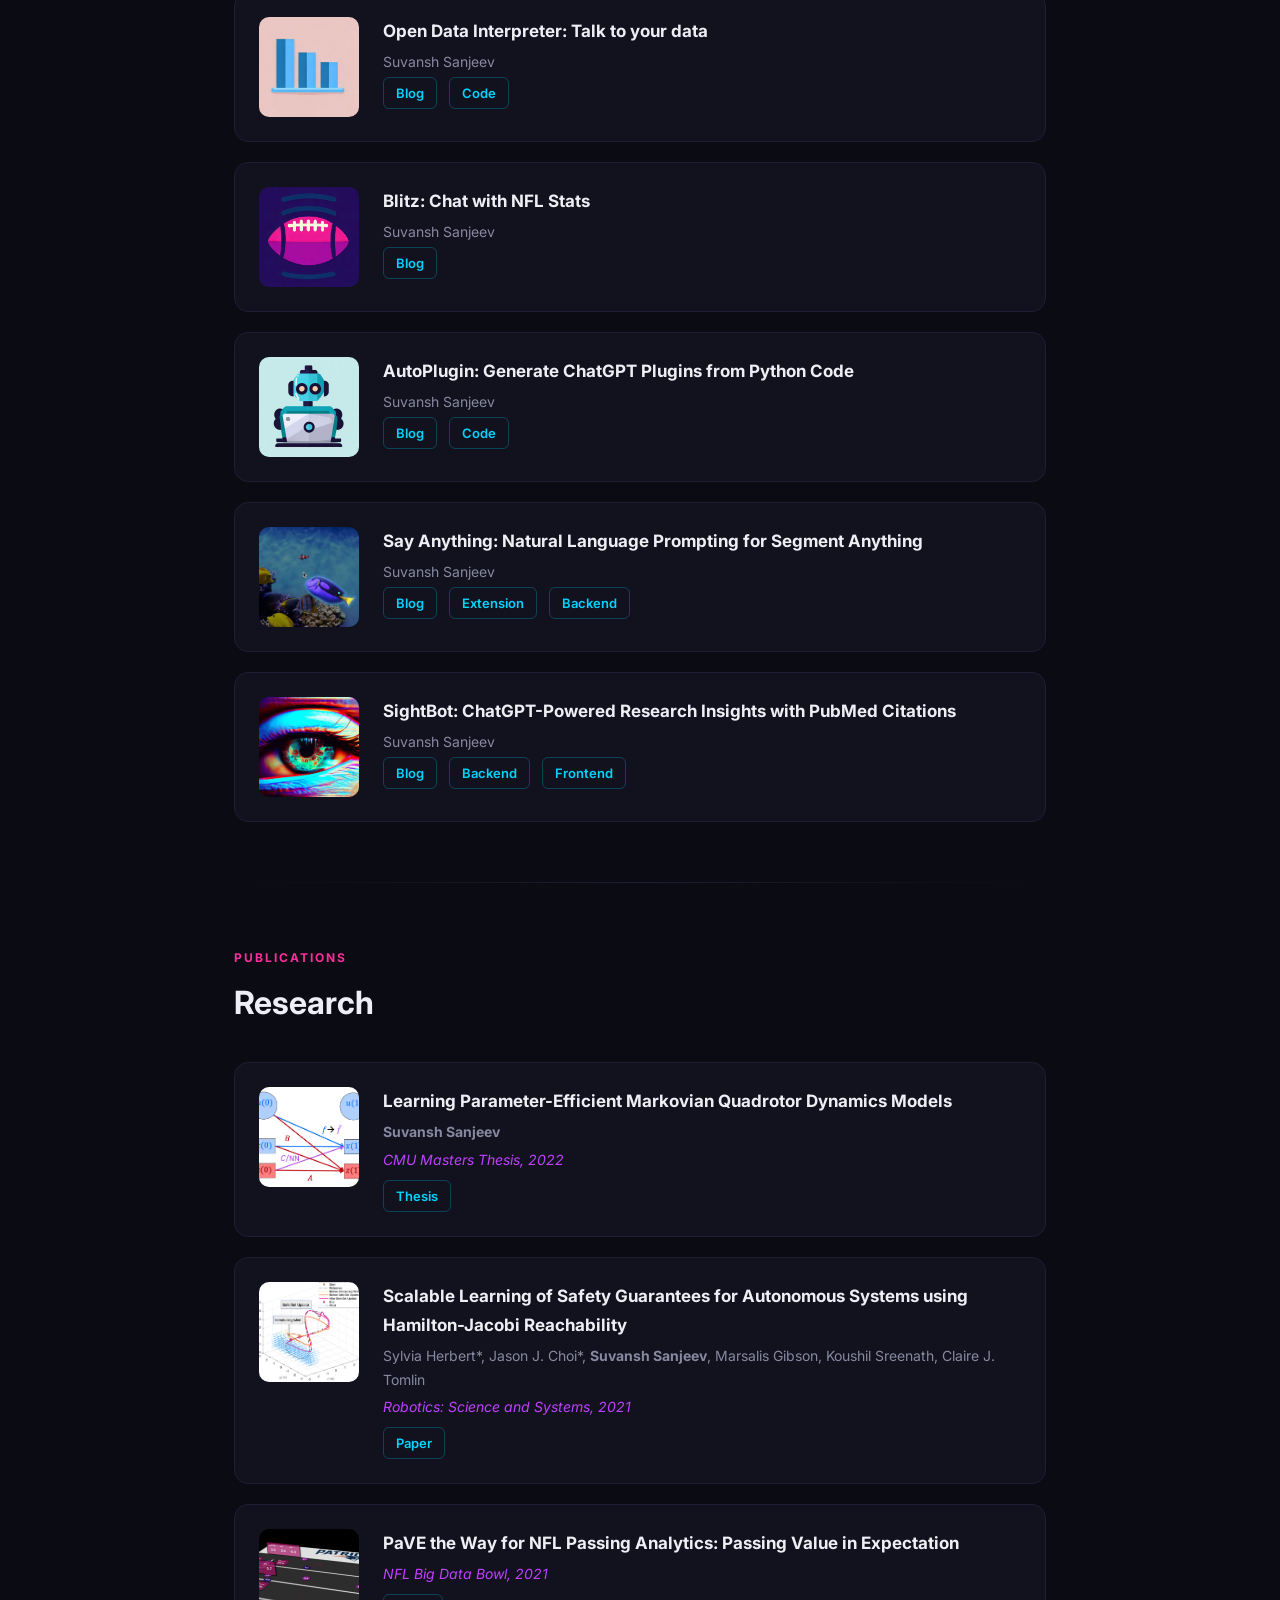
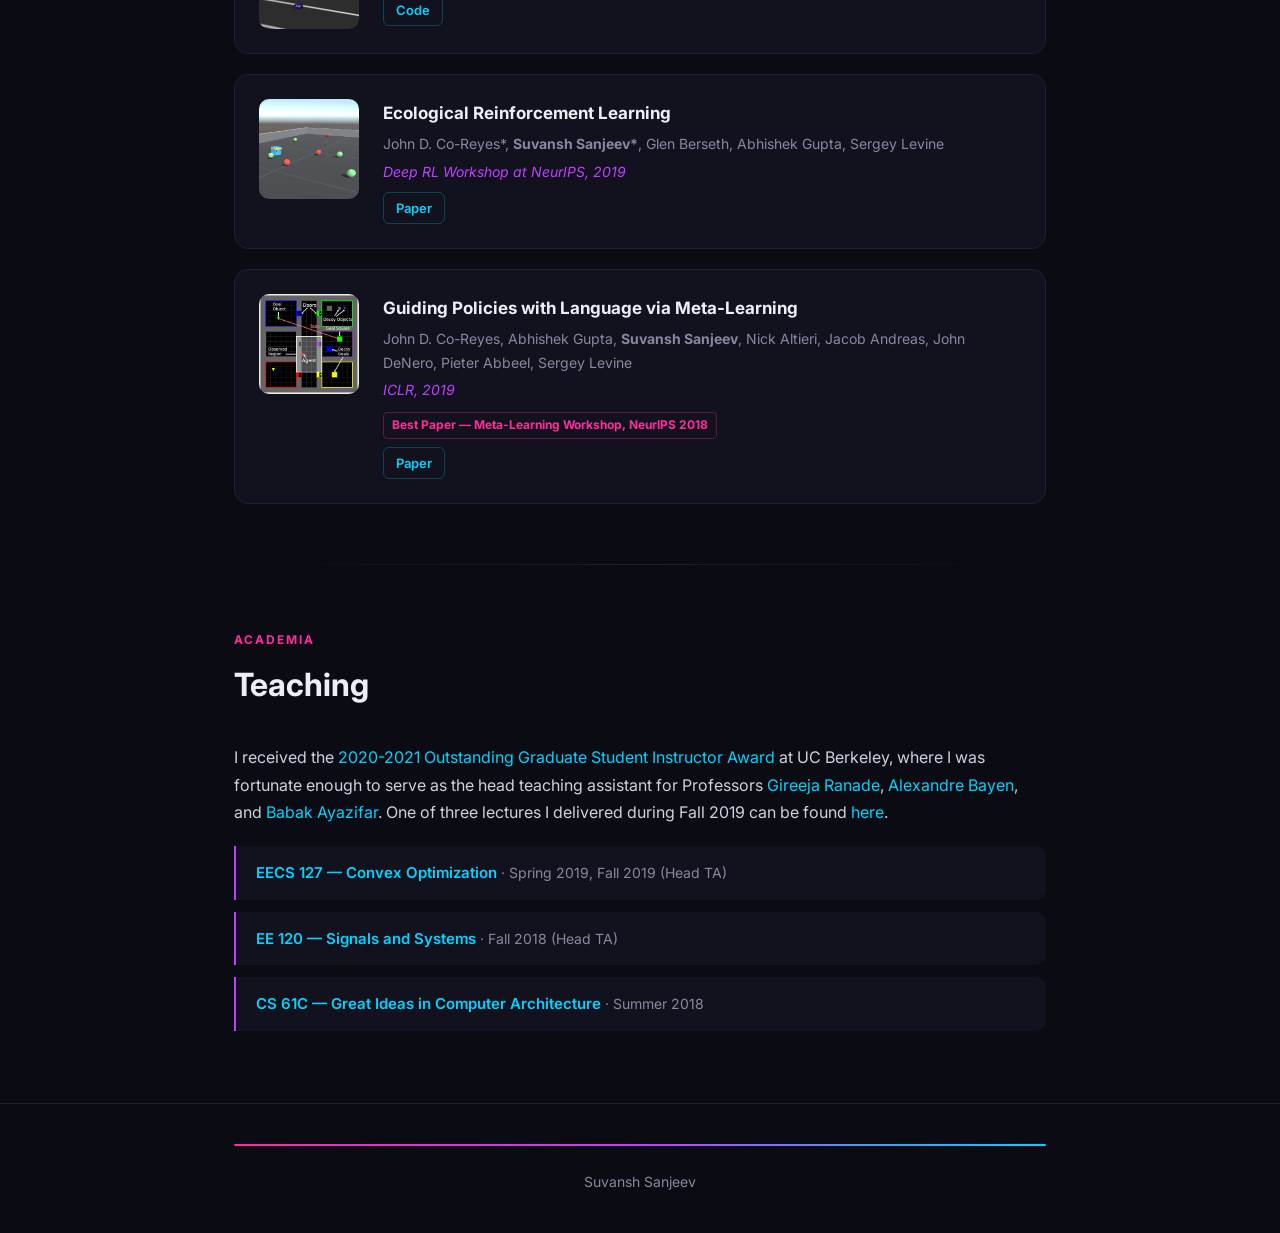
==== commit 2a4667b3: "update website theme" ====
--- a/index.html
+++ b/index.html
@@ -1,303 +1,283 @@
-<!DOCTYPE HTML>
+<!DOCTYPE html>
 <html lang="en">
 <head>
-  <!-- Global site tag (gtag.js) - Google Analytics -->
+  <meta charset="UTF-8">
+  <meta name="viewport" content="width=device-width, initial-scale=1.0">
+  <title>Suvansh Sanjeev</title>
+  <meta name="author" content="Suvansh Sanjeev">
+
+  <!-- Google Analytics -->
   <script async src="https://www.googletagmanager.com/gtag/js?id=UA-155088749-1"></script>
   <script>
     window.dataLayer = window.dataLayer || [];
     function gtag(){dataLayer.push(arguments);}
     gtag('js', new Date());
-
     gtag('config', 'UA-155088749-1');
   </script>
+
+  <!-- Fonts & Icons -->
+  <link rel="preconnect" href="https://fonts.googleapis.com">
+  <link rel="preconnect" href="https://fonts.gstatic.com" crossorigin>
+  <link href="https://fonts.googleapis.com/css2?family=Inter:wght@400;500;600;700;800&display=swap" rel="stylesheet">
   <script src="https://kit.fontawesome.com/fd4965ecd9.js" crossorigin="anonymous"></script>
 
-  <meta http-equiv="Content-Type" content="text/html; charset=UTF-8">
-  <title>Suvansh Sanjeev</title>
-
-  <meta name="author" content="Suvansh Sanjeev">
-  <meta name="viewport" content="width=device-width, initial-scale=1">
-
-  <link rel="stylesheet" type="text/css" href="stylesheet.css">
+  <link rel="stylesheet" href="stylesheet.css">
   <link rel="shortcut icon" type="image/x-icon" href="favicon.ico?">
-  <!--<link rel="icon" type="image/png" href="images/seal_icon.png">-->
 </head>
 
 <body>
-  <table style="width:100%;max-width:800px;border:0px;border-spacing:0px;border-collapse:separate;margin-right:auto;margin-left:auto;"><tbody>
-    <tr style="padding:0px">
-      <td style="padding:0px">
-        <table style="width:100%;border:0px;border-spacing:0px;border-collapse:separate;margin-right:auto;margin-left:auto;"><tbody>
-          <tr style="padding:0px">
-            <td style="padding:2.5%;width:63%;vertical-align:middle">
-              <p style="text-align:center">
-                <name>Suvansh Sanjeev</name>
-              </p>
-              <p>
-	        I am a researcher at OpenAI, where I work on the Applications Research Team. I have worked on our early robotics efforts, and more recently on enhancing the performance of our reasoning models outside the canonical domains of math and coding.
-              </p>
-			  <p>I was previously on leave from my PhD at the Robotics Institute at Carnegie Mellon University, where I was advised by <a href="http://zicokolter.com/">Zico Kolter</a> and <a href="https://www.ri.cmu.edu/ri-faculty/zachary-manchester/">Zac Manchester</a>. I graduated from UC Berkeley, where I worked with Professors <a href="https://people.eecs.berkeley.edu/~svlevine/">Sergey Levine</a> and <a href="https://people.eecs.berkeley.edu/~tomlin/">Claire Tomlin</a> in the <a href="https://bair.berkeley.edu/">Berkeley Artificial Intelligence Research (BAIR)</a> Lab on deep RL and safe learning.
-              </p>
-              <p style="text-align:center">
-                <a href="mailto:suvansh@brilliantly.ai&subject=Reaching%20out%20from%20personal%20website." title="Email" target="_blank"><i class="fas fa-envelope"></i></a>&nbsp/&nbsp
-                <a href="tel:15035162529" title="Phone Number" target="_blank"><i class="fas fa-phone"></i></a>&nbsp/&nbsp
-                <a href="https://scholar.google.com/citations?user=KPtlitIAAAAJ&hl=en&oi=sra" title="Google Scholar" target="_blank"><i class="fas fa-graduation-cap"></i></a> &nbsp/&nbsp
-                <a href="https://www.linkedin.com/in/suvanshsanjeev/" title="LinkedIn" target="_blank"><i class="fab fa-linkedin"></i></a> &nbsp/&nbsp
-                <a href="https://twitter.com/SuvanshSanjeev" title="Twitter" target="_blank"><i class="fab fa-twitter"></i></a>
-              </p>
-            </td>
-            <td style="padding:2.5%;width:40%;max-width:40%">
-              <img style="width:100%;max-width:100%" alt="profile photo" src="images/SuvanshCircle.png" class="hoverZoomLink">
-            </td>
-          </tr>
-        </tbody></table>
-        <table style="width:100%;border:0px;border-spacing:0px;border-collapse:separate;margin-right:auto;margin-left:auto;"><tbody>
-            <tr>
-            <td style="padding:20px;width:100%;vertical-align:middle">
-              <heading>Interests</heading>
-	      <p>Last year, I worked on <a href="https://brilliantly.ai">Brilliantly</a>, making open-source AI projects and providing custom AI solutions for clients. You can learn about the projects Brilliantly worked on <a target="_blank" href="https://brilliantly.ai/blog" rel="noreferrer nofollow">here</a>.</p>
-              <p>
-	        My past research worked towards bringing reinforcement learning to the real world. Most recently, I worked on gray-box methods for control of quadrotors. I have also worked on developing more natural means of task specification for deep RL to avoid the burden of manually engineered reward functions, as well as on developing data-efficient learning techniques that allow for safety guarantees throughout the learning process.
-              </p>
-            </td>
-          </tr>
-        </tbody></table>
-
-
-
-
-
-
-        <table style="width:100%;border:0px;border-spacing:0px;border-collapse:separate;margin-right:auto;margin-left:auto;"><tbody>
-		<tr>
-            <td style="padding:20px;width:25%;vertical-align:middle">
-                <img src="images/claire.png" alt="CLAIRe" width="160" height="160">
-            </td>
-            <td width="75%" valign="middle">
-				<a href="https://www.brilliantly.ai/blog/claire" target="_blank">
-                	<papertitle>CLAIRe: Conversational Learning AI with Recall</papertitle>
-				</a>
-                <br>
-                <strong>Suvansh Sanjeev</strong>
-            <br>
-            <br>
-            [<a href="https://www.brilliantly.ai/blog/claire" target="_blank">Blog</a>] [<a href="https://github.com/suvansh/CLAIRe" target="_blank">Code</a>]
-            </td>
-        </tr>
-
-		<tr>
-            <td style="padding:20px;width:25%;vertical-align:middle">
-                <img src="images/cellm.png" alt="CeLLM" width="160" height="160">
-            </td>
-            <td width="75%" valign="middle">
-				<a href="https://www.brilliantly.ai/blog/cellm" target="_blank">
-                	<papertitle>CeLLM = Cell + LLM: Automate your spreadsheet workflows</papertitle>
-				</a>
-                <br>
-                <strong>Suvansh Sanjeev</strong>
-            <br>
-            <br>
-            [<a href="https://www.brilliantly.ai/blog/cellm" target="_blank">Blog</a>] [<a href="https://github.com/suvansh/CeLLM" target="_blank">Code</a>]
-            </td>
-        </tr>
-		<tr>
-            <td style="padding:20px;width:25%;vertical-align:middle">
-                <img src="images/datainterpreter.png" alt="Open Data Interpreter" width="160" height="160">
-            </td>
-            <td width="75%" valign="middle">
-				<a href="https://datainterpreter.brilliantly.ai" target="_blank">
-                	<papertitle>Open Data Interpreter: Talk to your data</papertitle>
-				</a>
-                <br>
-                <strong>Suvansh Sanjeev</strong>
-            <br>
-            <br>
-            [<a href="https://www.brilliantly.ai/blog/data-interpreter" target="_blank">Blog</a>] [<a href="https://github.com/suvansh/OpenDataInterpreter" target="_blank">Code</a>]
-            </td>
-        </tr>
-		<tr>
-            <td style="padding:20px;width:25%;vertical-align:middle">
-                <img src="images/blitz.png" alt="blitz" width="160" height="160">
-            </td>
-            <td width="75%" valign="middle">
-				<a href="https://blitz.brilliantly.ai" target="_blank">
-                	<papertitle>Blitz: Chat with NFL Stats</papertitle>
-				</a>
-                <br>
-                <strong>Suvansh Sanjeev</strong>
-            <br>
-            <br>
-            [<a href="https://www.brilliantly.ai/blog/blitz" target="_blank">Blog</a>]
-            </td>
-        </tr>
-		<tr>
-            <td style="padding:20px;width:25%;vertical-align:middle">
-                <img src="images/autoplugin.png" alt="autoplugin" width="160" height="160">
-            </td>
-            <td width="75%" valign="middle">
-				<a href="https://pypi.org/project/autoplugin/" target="_blank">
-                	<papertitle>AutoPlugin: Generate ChatGPT Plugins from Python Code</papertitle>
-				</a>
-                <br>
-                <strong>Suvansh Sanjeev</strong>
-            <br>
-            <br>
-			[<a href="https://www.brilliantly.ai/blog/autoplugin" target="_blank">Blog</a>] [<a href="https://github.com/suvansh/AutoPlugin" target="_blank">Code</a>]
-            </td>
-        </tr>
-		<tr>
-            <td style="padding:20px;width:25%;vertical-align:middle">
-                <img src="images/say_anything.png" alt="say anything" width="160" height="160">
-            </td>
-            <td width="75%" valign="middle">
-				<a href="https://chrome.google.com/webstore/detail/say-anything-prompt-segme/jndfmkiclniflknfifngodjnmlibhjdo" target="_blank">
-                	<papertitle>Say Anything: Natural Language Prompting for Meta's Segment Anything Model</papertitle>
-				</a>
-                <br>
-                <strong>Suvansh Sanjeev</strong>
-            <br>
-            <br>
-            [<a href="https://www.brilliantly.ai/blog/say-anything" target="_blank">Blog</a>] [<a href="https://github.com/suvansh/say-anything" target="_blank">Extension Code</a>] [<a href="https://github.com/suvansh/say-anything-backend" target="_blank">Backend Code</a>]
-            </td>
-        </tr>	
-		<tr>
-            <td style="padding:20px;width:25%;vertical-align:middle">
-                <img src="images/sightbot.jpeg" alt="sightbot" width="160" height="160">
-            </td>
-            <td width="75%" valign="middle">
-				<a href="https://sightbot.brilliantly.ai" target="_blank">
-                	<papertitle>SightBot: ChatGPT-Powered Research Insights with PubMed Citations</papertitle>
-				</a>
-                <br>
-                <strong>Suvansh Sanjeev</strong>
-            <br>
-            <br>
-            [<a href="https://www.brilliantly.ai/blog/sightbot" target="_blank">Blog</a>] [<a href="https://github.com/suvansh/sightbot-server" target="_blank">Backend Code</a>] [ <a href="https://github.com/suvansh/sightbot" target="_blank">Frontend Code</a>]
-            </td>
-        </tr>
-        <tr>
-            <td style="padding:20px;width:25%;vertical-align:middle">
-                <img src="images/thesis.png" alt="quadrotor thesis" width="160" height="160">
-            </td>
-            <td width="75%" valign="middle">
-                <papertitle>Learning Parameter-Efficient Markovian Quadrotor Dynamics Models</papertitle>
-                <br>
-                <strong>Suvansh Sanjeev</strong>
-            <br>
-            <em>CMU Masters Thesis</em>, 2022
-            <br>
-            [<a target="_blank" href="https://www.ri.cmu.edu/publications/learning-parameter-efficient-markovian-quadrotor-dynamics-models/">Thesis</a>]
-            </td>
-        </tr>
-        <tr>
-            <td style="padding:20px;width:25%;vertical-align:middle">
-                <img src="images/safe_learning.png" alt="safe learning" width="160" height="160">
-            </td>
-            <td width="75%" valign="middle">
-                <papertitle>Scalable Learning of Safety Guarantees for Autonomous Systems using Hamilton-Jacobi Reachability</papertitle>
-                <br>
-            Sylvia Herbert*, Jason J. Choi*, <strong>Suvansh Sanjeev</strong>, Marsalis Gibson, Koushil Sreenath, Claire J. Tomlin
-            <br>
-            <em>Robotics: Science and Systems</em>, 2021
-            <br>
-            [<a href="https://arxiv.org/abs/2101.05916">Paper</a>]
-            </td>
-        </tr>
-        <tr>
-            <td style="padding:20px;width:25%;vertical-align:middle">
-              <img src="images/PaVE.png" alt="pave" width="160" height="160">
-            </td>
-            <td width="75%" valign="middle">
-              <a href="https://www.kaggle.com/dutta64/opv-analyzing-all-potential-passes">
-                <papertitle>PaVE the Way for NFL Passing Analytics: Passing Value in Expectation</papertitle>
-              </a>
-	      <br>
-	      <em>NFL Big Data Bowl 2021</em>
-          <br>
-            [<a href="https://github.com/uditrana/BigDataBowl">Code</a>]
-            </td>
-          </tr>
-
-	  <tr>
-            <td style="padding:20px;width:25%;vertical-align:middle">
-              <img src="images/unity_eco.png" alt="ecological RL" width="160" height="160">
-            </td>
-            <td width="75%" valign="middle">
-              <a href="https://sites.google.com/view/ecological-rl/home">
-                <papertitle>Ecological Reinforcement Learning</papertitle>
-              </a>
-              <br>
-	      John D. Co-Reyes*, <strong>Suvansh Sanjeev*</strong>, Glen Berseth, Abhishek Gupta, Sergey Levine
-	      <br>
-	      <em>Deep RL Workshop at NeurIPS</em>, 2019
-          <br>
-          [<a href="https://arxiv.org/abs/2006.12478">Paper</a>]
-            </td>
-          </tr>
-
-
-          <tr>
-            <td style="padding:20px;width:25%;vertical-align:middle">
-              <img src="images/GPL.png" alt="clean-usnob" width="160" height="160">
-            </td>
-            <td width="75%" valign="middle">
-              <a href="https://sites.google.com/view/lgpl">
-                <papertitle>Guiding Policies with Language via Meta-Learning</papertitle>
-              </a>
-              <br>
-	      John D. Co-Reyes, Abhishek Gupta, <strong>Suvansh Sanjeev</strong>, Nick Altieri, Jacob Andreas, John DeNero, Pieter Abbeel, Sergey Levine
-              <br>
-	      <em>International Conference on Learning Representations</em>, 2019
-	      <br>
-	      <em><strong>Best Paper</strong> at Meta-Learning Workshop at NeurIPS</em>, 2018
-          <br>
-          [<a href="https://arxiv.org/abs/1811.07882">Paper</a>]
-            </td>
-          </tr>
-        </tbody></table>
-        <table style="width:100%;border:0px;border-spacing:0px;border-collapse:separate;margin-right:auto;margin-left:auto;"><tbody>
-          <tr>
-            <td style="padding:20px;width:100%;vertical-align:middle">
-              <heading>Teaching</heading>
-            </td>
-          </tr>
-        </tbody></table>
-        <p>I received the <a href="https://gsi.berkeley.edu/programs-services/award-programs/ogsi/ogsi-2021/">2020-2021 Outstanding Graduate Student Instructor Award</a> at UC Berkeley, where I was fortunate enough to serve as the head teaching assistant for the incredible Professors <a href="http://people.eecs.berkeley.edu/~gireeja/">Gireeja Ranade</a>, <a href="https://www2.eecs.berkeley.edu/Faculty/Homepages/bayen.html">Alexandre Bayen</a>, and <a href="https://www2.eecs.berkeley.edu/Faculty/Homepages/ayazifar.html">Babak Ayazifar</a>.</p>
-				<p>One of three lectures I delivered during the Fall 2019 offering of EECS 127/227A can be found <a href="https://youtu.be/jX6WhOxbC60">here</a>.</p>
-        <table style="width:100%;border:0px;border-spacing:0px;border-collapse:separate;margin-right:auto;margin-left:auto;"><tbody>
-          <tr>
-            <td style="padding:20px;width:25%;vertical-align:middle">
-              <img src="images/lecture.png" alt="clean-usnob" width="160" height="160">
-            </td>
-            <td width="75%" valign="middle">
-		    <a href="http://inst.eecs.berkeley.edu/~ee127/fa19">EECS 127 (Convex Optimization)</a>, Spring 2019, Fall 2019 (Head TA)
-		    <br><br>
-              <a href="https://www2.eecs.berkeley.edu/Courses/EE120/">EE 120 (Signals and Systems)</a>, Fall 2018 (Head TA)
-              <br>
-              <br>
-              <a href="http://inst.eecs.berkeley.edu/~cs61c/su18">CS 61C (Great Ideas in Computer Architecture (Machine Structures)</a>, Summer 2018
-            </td>
-          </tr>
-
-        </tbody></table>
-
-	<table width="100%" align="center" border="0" cellspacing="0" cellpadding="20">
-      <tbody><tr>
-        <td>
-        <br>
-        <p align="right"><font size="2">
-          <a href="https://people.eecs.berkeley.edu/~barron/">Website template</a>
-          </font>
-        </p>
-        </td>
-      </tr>
-      </tbody></table>
-
-        </tbody></table>
-
-      </td>
-    </tr>
-  </table>
+
+<!-- ── Nav ──────────────────────────────────────────────── -->
+<nav>
+  <div class="container">
+    <img src="images/SuvanshCircle.png" alt="SS" class="logo-photo">
+    <ul class="nav-links">
+      <li><a href="#about">About</a></li>
+      <li><a href="#projects">Projects</a></li>
+      <li><a href="#research">Research</a></li>
+      <li><a href="#teaching">Teaching</a></li>
+    </ul>
+  </div>
+</nav>
+
+<!-- ── Hero ─────────────────────────────────────────────── -->
+<div class="container">
+  <section class="hero" id="about">
+    <div class="hero-text">
+      <h1>Suvansh Sanjeev</h1>
+      <p class="bio">
+        I am a researcher at <strong>OpenAI</strong>, where I work on the Applications Research Team. I have worked on our early robotics efforts, and more recently on enhancing the performance of our reasoning models outside the canonical domains of math and coding.
+      </p>
+      <p class="bio">
+        I was previously on leave from my PhD at the <strong>Robotics Institute at Carnegie Mellon University</strong>, advised by <a href="http://zicokolter.com/">Zico Kolter</a> and <a href="https://www.ri.cmu.edu/ri-faculty/zachary-manchester/">Zac Manchester</a>. I graduated from <strong>UC Berkeley</strong>, where I worked with <a href="https://people.eecs.berkeley.edu/~svlevine/">Sergey Levine</a> and <a href="https://people.eecs.berkeley.edu/~tomlin/">Claire Tomlin</a> in the <a href="https://bair.berkeley.edu/">BAIR</a> Lab on deep RL and safe learning.
+      </p>
+
+      <div class="social-links">
+        <a href="mailto:suvansh@brilliantly.ai?subject=Reaching%20out%20from%20personal%20website." title="Email"><i class="fas fa-envelope"></i></a>
+        <a href="tel:15035162529" title="Phone"><i class="fas fa-phone"></i></a>
+        <a href="https://scholar.google.com/citations?user=KPtlitIAAAAJ&hl=en&oi=sra" title="Google Scholar" target="_blank"><i class="fas fa-graduation-cap"></i></a>
+        <a href="https://www.linkedin.com/in/suvanshsanjeev/" title="LinkedIn" target="_blank"><i class="fab fa-linkedin"></i></a>
+        <a href="https://twitter.com/SuvanshSanjeev" title="Twitter" target="_blank"><i class="fab fa-twitter"></i></a>
+      </div>
+    </div>
+    <img src="images/SuvanshCircle.png" alt="Suvansh Sanjeev" class="hero-photo">
+  </section>
+
+  <hr class="divider">
+
+  <!-- ── Interests ───────────────────────────────────────── -->
+  <section class="interests" id="interests">
+    <span class="section-label">Background</span>
+    <h2>Interests</h2>
+    <p>
+      Last year, I worked on <a href="https://brilliantly.ai">Brilliantly</a>, making open-source AI projects and providing custom AI solutions for clients. You can learn about the projects Brilliantly worked on <a href="https://brilliantly.ai/blog" target="_blank" rel="noreferrer nofollow">here</a>.
+    </p>
+    <p>
+      My past research worked towards bringing reinforcement learning to the real world. Most recently, I worked on gray-box methods for control of quadrotors. I have also worked on developing more natural means of task specification for deep RL to avoid the burden of manually engineered reward functions, as well as on developing data-efficient learning techniques that allow for safety guarantees throughout the learning process.
+    </p>
+  </section>
+
+  <hr class="divider">
+
+  <!-- ── Projects ────────────────────────────────────────── -->
+  <section id="projects">
+    <span class="section-label">Open Source</span>
+    <h2>Projects</h2>
+    <div class="projects-grid">
+
+      <div class="project-card">
+        <img src="images/claire.png" alt="CLAIRe">
+        <div class="project-info">
+          <a class="project-title" href="https://www.brilliantly.ai/blog/claire" target="_blank">CLAIRe: Conversational Learning AI with Recall</a>
+          <div class="project-authors">Suvansh Sanjeev</div>
+          <div class="project-links">
+            <a href="https://www.brilliantly.ai/blog/claire" target="_blank">Blog</a>
+            <a href="https://github.com/suvansh/CLAIRe" target="_blank">Code</a>
+          </div>
+        </div>
+      </div>
+
+      <div class="project-card">
+        <img src="images/cellm.png" alt="CeLLM">
+        <div class="project-info">
+          <a class="project-title" href="https://www.brilliantly.ai/blog/cellm" target="_blank">CeLLM = Cell + LLM: Automate your spreadsheet workflows</a>
+          <div class="project-authors">Suvansh Sanjeev</div>
+          <div class="project-links">
+            <a href="https://www.brilliantly.ai/blog/cellm" target="_blank">Blog</a>
+            <a href="https://github.com/suvansh/CeLLM" target="_blank">Code</a>
+          </div>
+        </div>
+      </div>
+
+      <div class="project-card">
+        <img src="images/datainterpreter.png" alt="Open Data Interpreter">
+        <div class="project-info">
+          <a class="project-title" href="https://datainterpreter.brilliantly.ai" target="_blank">Open Data Interpreter: Talk to your data</a>
+          <div class="project-authors">Suvansh Sanjeev</div>
+          <div class="project-links">
+            <a href="https://www.brilliantly.ai/blog/data-interpreter" target="_blank">Blog</a>
+            <a href="https://github.com/suvansh/OpenDataInterpreter" target="_blank">Code</a>
+          </div>
+        </div>
+      </div>
+
+      <div class="project-card">
+        <img src="images/blitz.png" alt="Blitz">
+        <div class="project-info">
+          <a class="project-title" href="https://blitz.brilliantly.ai" target="_blank">Blitz: Chat with NFL Stats</a>
+          <div class="project-authors">Suvansh Sanjeev</div>
+          <div class="project-links">
+            <a href="https://www.brilliantly.ai/blog/blitz" target="_blank">Blog</a>
+          </div>
+        </div>
+      </div>
+
+      <div class="project-card">
+        <img src="images/autoplugin.png" alt="AutoPlugin">
+        <div class="project-info">
+          <a class="project-title" href="https://pypi.org/project/autoplugin/" target="_blank">AutoPlugin: Generate ChatGPT Plugins from Python Code</a>
+          <div class="project-authors">Suvansh Sanjeev</div>
+          <div class="project-links">
+            <a href="https://www.brilliantly.ai/blog/autoplugin" target="_blank">Blog</a>
+            <a href="https://github.com/suvansh/AutoPlugin" target="_blank">Code</a>
+          </div>
+        </div>
+      </div>
+
+      <div class="project-card">
+        <img src="images/say_anything.png" alt="Say Anything">
+        <div class="project-info">
+          <a class="project-title" href="https://chrome.google.com/webstore/detail/say-anything-prompt-segme/jndfmkiclniflknfifngodjnmlibhjdo" target="_blank">Say Anything: Natural Language Prompting for Segment Anything</a>
+          <div class="project-authors">Suvansh Sanjeev</div>
+          <div class="project-links">
+            <a href="https://www.brilliantly.ai/blog/say-anything" target="_blank">Blog</a>
+            <a href="https://github.com/suvansh/say-anything" target="_blank">Extension</a>
+            <a href="https://github.com/suvansh/say-anything-backend" target="_blank">Backend</a>
+          </div>
+        </div>
+      </div>
+
+      <div class="project-card">
+        <img src="images/sightbot.jpeg" alt="SightBot">
+        <div class="project-info">
+          <a class="project-title" href="https://sightbot.brilliantly.ai" target="_blank">SightBot: ChatGPT-Powered Research Insights with PubMed Citations</a>
+          <div class="project-authors">Suvansh Sanjeev</div>
+          <div class="project-links">
+            <a href="https://www.brilliantly.ai/blog/sightbot" target="_blank">Blog</a>
+            <a href="https://github.com/suvansh/sightbot-server" target="_blank">Backend</a>
+            <a href="https://github.com/suvansh/sightbot" target="_blank">Frontend</a>
+          </div>
+        </div>
+      </div>
+
+    </div>
+  </section>
+
+  <hr class="divider">
+
+  <!-- ── Research ────────────────────────────────────────── -->
+  <section id="research">
+    <span class="section-label">Publications</span>
+    <h2>Research</h2>
+    <div class="projects-grid">
+
+      <div class="project-card">
+        <img src="images/thesis.png" alt="Quadrotor Thesis">
+        <div class="project-info">
+          <span class="project-title">Learning Parameter-Efficient Markovian Quadrotor Dynamics Models</span>
+          <div class="project-authors"><strong>Suvansh Sanjeev</strong></div>
+          <div class="project-venue">CMU Masters Thesis, 2022</div>
+          <div class="project-links">
+            <a href="https://www.ri.cmu.edu/publications/learning-parameter-efficient-markovian-quadrotor-dynamics-models/" target="_blank">Thesis</a>
+          </div>
+        </div>
+      </div>
+
+      <div class="project-card">
+        <img src="images/safe_learning.png" alt="Safe Learning">
+        <div class="project-info">
+          <span class="project-title">Scalable Learning of Safety Guarantees for Autonomous Systems using Hamilton-Jacobi Reachability</span>
+          <div class="project-authors">Sylvia Herbert*, Jason J. Choi*, <strong>Suvansh Sanjeev</strong>, Marsalis Gibson, Koushil Sreenath, Claire J. Tomlin</div>
+          <div class="project-venue">Robotics: Science and Systems, 2021</div>
+          <div class="project-links">
+            <a href="https://arxiv.org/abs/2101.05916" target="_blank">Paper</a>
+          </div>
+        </div>
+      </div>
+
+      <div class="project-card">
+        <img src="images/PaVE.png" alt="PaVE">
+        <div class="project-info">
+          <span class="project-title">PaVE the Way for NFL Passing Analytics: Passing Value in Expectation</span>
+          <div class="project-venue">NFL Big Data Bowl, 2021</div>
+          <div class="project-links">
+            <a href="https://github.com/uditrana/BigDataBowl" target="_blank">Code</a>
+          </div>
+        </div>
+      </div>
+
+      <div class="project-card">
+        <img src="images/unity_eco.png" alt="Ecological RL">
+        <div class="project-info">
+          <a class="project-title" href="https://sites.google.com/view/ecological-rl/home" target="_blank">Ecological Reinforcement Learning</a>
+          <div class="project-authors">John D. Co-Reyes*, <strong>Suvansh Sanjeev*</strong>, Glen Berseth, Abhishek Gupta, Sergey Levine</div>
+          <div class="project-venue">Deep RL Workshop at NeurIPS, 2019</div>
+          <div class="project-links">
+            <a href="https://arxiv.org/abs/2006.12478" target="_blank">Paper</a>
+          </div>
+        </div>
+      </div>
+
+      <div class="project-card">
+        <img src="images/GPL.png" alt="Language-Guided Policies">
+        <div class="project-info">
+          <a class="project-title" href="https://sites.google.com/view/lgpl" target="_blank">Guiding Policies with Language via Meta-Learning</a>
+          <div class="project-authors">John D. Co-Reyes, Abhishek Gupta, <strong>Suvansh Sanjeev</strong>, Nick Altieri, Jacob Andreas, John DeNero, Pieter Abbeel, Sergey Levine</div>
+          <div class="project-venue">ICLR, 2019</div>
+          <div class="badge">Best Paper &mdash; Meta-Learning Workshop, NeurIPS 2018</div>
+          <div class="project-links">
+            <a href="https://arxiv.org/abs/1811.07882" target="_blank">Paper</a>
+          </div>
+        </div>
+      </div>
+
+    </div>
+  </section>
+
+  <hr class="divider">
+
+  <!-- ── Teaching ────────────────────────────────────────── -->
+  <section class="teaching" id="teaching">
+    <span class="section-label">Academia</span>
+    <h2>Teaching</h2>
+    <p>
+      I received the <a href="https://gsi.berkeley.edu/programs-services/award-programs/ogsi/ogsi-2021/">2020-2021 Outstanding Graduate Student Instructor Award</a> at UC Berkeley, where I was fortunate enough to serve as the head teaching assistant for Professors <a href="http://people.eecs.berkeley.edu/~gireeja/">Gireeja Ranade</a>, <a href="https://www2.eecs.berkeley.edu/Faculty/Homepages/bayen.html">Alexandre Bayen</a>, and <a href="https://www2.eecs.berkeley.edu/Faculty/Homepages/ayazifar.html">Babak Ayazifar</a>. One of three lectures I delivered during Fall 2019 can be found <a href="https://youtu.be/jX6WhOxbC60">here</a>.
+    </p>
+    <ul class="teaching-list">
+      <li>
+        <a href="http://inst.eecs.berkeley.edu/~ee127/fa19">EECS 127 &mdash; Convex Optimization</a>
+        <span class="role"> &middot; Spring 2019, Fall 2019 (Head TA)</span>
+      </li>
+      <li>
+        <a href="https://www2.eecs.berkeley.edu/Courses/EE120/">EE 120 &mdash; Signals and Systems</a>
+        <span class="role"> &middot; Fall 2018 (Head TA)</span>
+      </li>
+      <li>
+        <a href="http://inst.eecs.berkeley.edu/~cs61c/su18">CS 61C &mdash; Great Ideas in Computer Architecture</a>
+        <span class="role"> &middot; Summer 2018</span>
+      </li>
+    </ul>
+  </section>
+
+</div>
+
+<!-- ── Footer ────────────────────────────────────────────── -->
+<footer>
+  <div class="container">
+    <div class="gradient-line"></div>
+    <p>Suvansh Sanjeev</p>
+  </div>
+</footer>
+
 </body>
-
 </html>
--- a/stylesheet.css
+++ b/stylesheet.css
@@ -1,131 +1,419 @@
-/* latin-ext */
-@font-face {
-  font-family: 'Lato';
+/* ── Reset & Base ─────────────────────────────────────────── */
+*, *::before, *::after { margin: 0; padding: 0; box-sizing: border-box; }
+
+:root {
+  --pink: #FF2D9B;
+  --blue: #00D4FF;
+  --purple: #BF40FF;
+  --bg: #0B0B14;
+  --bg-card: #12121F;
+  --bg-card-hover: #1A1A2E;
+  --text: #D0D0E0;
+  --text-muted: #8888A0;
+  --border: #1E1E35;
+  --glow-pink: 0 0 30px rgba(255, 45, 155, 0.15);
+  --glow-blue: 0 0 30px rgba(0, 212, 255, 0.15);
+  --glow-purple: 0 0 30px rgba(191, 64, 255, 0.15);
+}
+
+html { scroll-behavior: smooth; }
+
+body {
+  font-family: 'Inter', -apple-system, BlinkMacSystemFont, 'Segoe UI', sans-serif;
+  background: var(--bg);
+  color: var(--text);
+  line-height: 1.7;
+  font-size: 16px;
+  -webkit-font-smoothing: antialiased;
+}
+
+/* Subtle grid background */
+body::before {
+  content: '';
+  position: fixed;
+  inset: 0;
+  background-image:
+    linear-gradient(rgba(191, 64, 255, 0.03) 1px, transparent 1px),
+    linear-gradient(90deg, rgba(191, 64, 255, 0.03) 1px, transparent 1px);
+  background-size: 60px 60px;
+  pointer-events: none;
+  z-index: 0;
+}
+
+/* ── Layout ──────────────────────────────────────────────── */
+.container {
+  max-width: 860px;
+  margin: 0 auto;
+  padding: 0 24px;
+  position: relative;
+  z-index: 1;
+}
+
+/* ── Nav ─────────────────────────────────────────────────── */
+nav {
+  position: sticky;
+  top: 0;
+  z-index: 100;
+  background: rgba(11, 11, 20, 0.85);
+  backdrop-filter: blur(16px);
+  -webkit-backdrop-filter: blur(16px);
+  border-bottom: 1px solid var(--border);
+  padding: 16px 0;
+}
+
+nav .container {
+  display: flex;
+  justify-content: space-between;
+  align-items: center;
+}
+
+nav .logo-photo {
+  width: 34px;
+  height: 34px;
+  border-radius: 50%;
+  object-fit: cover;
+  border: 1.5px solid var(--border);
+  transition: border-color 0.3s, box-shadow 0.3s;
+}
+
+nav .logo-photo:hover {
+  border-color: var(--purple);
+  box-shadow: 0 0 12px rgba(191, 64, 255, 0.3);
+}
+
+nav .nav-links {
+  display: flex;
+  gap: 28px;
+  list-style: none;
+}
+
+nav .nav-links a {
+  color: var(--text-muted);
+  text-decoration: none;
+  font-size: 14px;
+  font-weight: 500;
+  letter-spacing: 0.5px;
+  text-transform: uppercase;
+  transition: color 0.3s;
+}
+
+nav .nav-links a:hover {
+  color: var(--blue);
+}
+
+/* ── Hero ────────────────────────────────────────────────── */
+.hero {
+  padding: 80px 0 60px;
+  display: flex;
+  align-items: center;
+  gap: 48px;
+}
+
+.hero-text {
+  flex: 1;
+}
+
+.hero-photo {
+  width: 200px;
+  height: 200px;
+  border-radius: 50%;
+  object-fit: cover;
+  border: 2px solid var(--border);
+  box-shadow: var(--glow-purple);
+  flex-shrink: 0;
+  transition: box-shadow 0.4s;
+}
+
+.hero-photo:hover {
+  box-shadow: 0 0 40px rgba(191, 64, 255, 0.3), 0 0 80px rgba(191, 64, 255, 0.1);
+}
+
+h1 {
+  font-size: 48px;
+  font-weight: 800;
+  line-height: 1.1;
+  margin-bottom: 20px;
+  background: linear-gradient(135deg, var(--pink) 0%, var(--purple) 50%, var(--blue) 100%);
+  -webkit-background-clip: text;
+  -webkit-text-fill-color: transparent;
+  background-clip: text;
+}
+
+.hero-text .bio {
+  font-size: 17px;
+  color: var(--text);
+  margin-bottom: 12px;
+}
+
+.hero-text .bio a {
+  color: var(--blue);
+  text-decoration: none;
+  transition: color 0.3s;
+}
+
+.hero-text .bio a:hover {
+  color: var(--pink);
+}
+
+/* ── Social Links ────────────────────────────────────────── */
+.social-links {
+  display: flex;
+  gap: 16px;
+  margin-top: 24px;
+}
+
+.social-links a {
+  display: flex;
+  align-items: center;
+  justify-content: center;
+  width: 40px;
+  height: 40px;
+  border-radius: 10px;
+  border: 1px solid var(--border);
+  color: var(--text-muted);
+  font-size: 18px;
+  text-decoration: none;
+  transition: all 0.3s;
+  background: var(--bg-card);
+}
+
+.social-links a:hover {
+  border-color: var(--pink);
+  color: var(--pink);
+  box-shadow: var(--glow-pink);
+  transform: translateY(-2px);
+}
+
+/* ── Section ─────────────────────────────────────────────── */
+section {
+  padding: 60px 0;
+}
+
+.section-label {
+  display: inline-block;
+  font-size: 12px;
+  font-weight: 700;
+  letter-spacing: 2px;
+  text-transform: uppercase;
+  color: var(--pink);
+  margin-bottom: 8px;
+}
+
+h2 {
+  font-size: 32px;
+  font-weight: 700;
+  margin-bottom: 32px;
+  color: #EEEEF5;
+}
+
+.divider {
+  border: none;
+  height: 1px;
+  background: linear-gradient(90deg, transparent, var(--border), transparent);
+}
+
+/* ── Interests ───────────────────────────────────────────── */
+.interests p {
+  font-size: 16px;
+  color: var(--text);
+  margin-bottom: 12px;
+}
+
+.interests a {
+  color: var(--blue);
+  text-decoration: none;
+  transition: color 0.3s;
+}
+
+.interests a:hover {
+  color: var(--pink);
+}
+
+/* ── Project Cards ───────────────────────────────────────── */
+.projects-grid {
+  display: grid;
+  grid-template-columns: 1fr;
+  gap: 20px;
+}
+
+.project-card {
+  display: flex;
+  gap: 24px;
+  padding: 24px;
+  border-radius: 14px;
+  border: 1px solid var(--border);
+  background: var(--bg-card);
+  transition: all 0.3s;
+}
+
+.project-card:hover {
+  background: var(--bg-card-hover);
+  border-color: rgba(191, 64, 255, 0.3);
+  box-shadow: var(--glow-purple);
+  transform: translateY(-2px);
+}
+
+.project-card img {
+  width: 100px;
+  height: 100px;
+  border-radius: 10px;
+  object-fit: cover;
+  flex-shrink: 0;
+}
+
+.project-card .project-info {
+  flex: 1;
+  min-width: 0;
+}
+
+.project-card .project-title {
+  font-size: 17px;
+  font-weight: 700;
+  color: #EEEEF5;
+  text-decoration: none;
+  transition: color 0.3s;
+  display: inline-block;
+  margin-bottom: 4px;
+}
+
+.project-card .project-title:hover {
+  color: var(--blue);
+}
+
+.project-card .project-authors {
+  font-size: 14px;
+  color: var(--text-muted);
+  margin-bottom: 4px;
+}
+
+.project-card .project-venue {
+  font-size: 14px;
   font-style: italic;
-  font-weight: 400;
-  src: local('Lato Italic'), local('Lato-Italic'), url(https://fonts.gstatic.com/s/lato/v15/S6u8w4BMUTPHjxsAUi-qNiXg7eU0.woff2) format('woff2');
-  unicode-range: U+0100-024F, U+0259, U+1E00-1EFF, U+2020, U+20A0-20AB, U+20AD-20CF, U+2113, U+2C60-2C7F, U+A720-A7FF;
-}
-/* latin */
-@font-face {
-  font-family: 'Lato';
-  font-style: italic;
-  font-weight: 400;
-  src: local('Lato Italic'), local('Lato-Italic'), url(https://fonts.gstatic.com/s/lato/v15/S6u8w4BMUTPHjxsAXC-qNiXg7Q.woff2) format('woff2');
-  unicode-range: U+0000-00FF, U+0131, U+0152-0153, U+02BB-02BC, U+02C6, U+02DA, U+02DC, U+2000-206F, U+2074, U+20AC, U+2122, U+2191, U+2193, U+2212, U+2215, U+FEFF, U+FFFD;
-}
-/* latin-ext */
-@font-face {
-  font-family: 'Lato';
-  font-style: italic;
+  color: var(--purple);
+  margin-bottom: 8px;
+}
+
+.project-card .project-links {
+  display: flex;
+  gap: 12px;
+  flex-wrap: wrap;
+}
+
+.project-card .project-links a {
+  font-size: 13px;
+  font-weight: 600;
+  color: var(--blue);
+  text-decoration: none;
+  padding: 4px 12px;
+  border-radius: 6px;
+  border: 1px solid rgba(0, 212, 255, 0.25);
+  transition: all 0.3s;
+}
+
+.project-card .project-links a:hover {
+  background: rgba(0, 212, 255, 0.1);
+  border-color: var(--blue);
+  box-shadow: var(--glow-blue);
+}
+
+.project-card .badge {
+  display: inline-block;
+  font-size: 12px;
   font-weight: 700;
-  src: local('Lato Bold Italic'), local('Lato-BoldItalic'), url(https://fonts.gstatic.com/s/lato/v15/S6u_w4BMUTPHjxsI5wq_FQftx9897sxZ.woff2) format('woff2');
-  unicode-range: U+0100-024F, U+0259, U+1E00-1EFF, U+2020, U+20A0-20AB, U+20AD-20CF, U+2113, U+2C60-2C7F, U+A720-A7FF;
-}
-/* latin */
-@font-face {
-  font-family: 'Lato';
-  font-style: italic;
-  font-weight: 700;
-  src: local('Lato Bold Italic'), local('Lato-BoldItalic'), url(https://fonts.gstatic.com/s/lato/v15/S6u_w4BMUTPHjxsI5wq_Gwftx9897g.woff2) format('woff2');
-  unicode-range: U+0000-00FF, U+0131, U+0152-0153, U+02BB-02BC, U+02C6, U+02DA, U+02DC, U+2000-206F, U+2074, U+20AC, U+2122, U+2191, U+2193, U+2212, U+2215, U+FEFF, U+FFFD;
-}
-/* latin-ext */
-@font-face {
-  font-family: 'Lato';
-  font-style: normal;
-  font-weight: 400;
-  src: local('Lato Regular'), local('Lato-Regular'), url(https://fonts.gstatic.com/s/lato/v15/S6uyw4BMUTPHjxAwXiWtFCfQ7A.woff2) format('woff2');
-  unicode-range: U+0100-024F, U+0259, U+1E00-1EFF, U+2020, U+20A0-20AB, U+20AD-20CF, U+2113, U+2C60-2C7F, U+A720-A7FF;
-}
-/* latin */
-@font-face {
-  font-family: 'Lato';
-  font-style: normal;
-  font-weight: 400;
-  src: local('Lato Regular'), local('Lato-Regular'), url(https://fonts.gstatic.com/s/lato/v15/S6uyw4BMUTPHjx4wXiWtFCc.woff2) format('woff2');
-  unicode-range: U+0000-00FF, U+0131, U+0152-0153, U+02BB-02BC, U+02C6, U+02DA, U+02DC, U+2000-206F, U+2074, U+20AC, U+2122, U+2191, U+2193, U+2212, U+2215, U+FEFF, U+FFFD;
-}
-/* latin-ext */
-@font-face {
-  font-family: 'Lato';
-  font-style: normal;
-  font-weight: 700;
-  src: local('Lato Bold'), local('Lato-Bold'), url(https://fonts.gstatic.com/s/lato/v15/S6u9w4BMUTPHh6UVSwaPGQ3q5d0N7w.woff2) format('woff2');
-  unicode-range: U+0100-024F, U+0259, U+1E00-1EFF, U+2020, U+20A0-20AB, U+20AD-20CF, U+2113, U+2C60-2C7F, U+A720-A7FF;
-}
-/* latin */
-@font-face {
-  font-family: 'Lato';
-  font-style: normal;
-  font-weight: 700;
-  src: local('Lato Bold'), local('Lato-Bold'), url(https://fonts.gstatic.com/s/lato/v15/S6u9w4BMUTPHh6UVSwiPGQ3q5d0.woff2) format('woff2');
-  unicode-range: U+0000-00FF, U+0131, U+0152-0153, U+02BB-02BC, U+02C6, U+02DA, U+02DC, U+2000-206F, U+2074, U+20AC, U+2122, U+2191, U+2193, U+2212, U+2215, U+FEFF, U+FFFD;
-}
-
-a {
-  color: #1772d0;
-  text-decoration: none;
-}
-
-a:focus,
-a:hover {
-  color: #f09228;
-  text-decoration: none;
-}
-
-body,
-td,
-th,
-tr,
-p,
-a {
-  font-family: 'Lato', Verdana, Helvetica, sans-serif;
-  font-size: 14px
-}
-
-strong {
-  font-family: 'Lato', Verdana, Helvetica, sans-serif;
+  color: var(--pink);
+  border: 1px solid rgba(255, 45, 155, 0.3);
+  padding: 2px 8px;
+  border-radius: 4px;
+  margin-bottom: 8px;
+}
+
+/* ── Teaching ────────────────────────────────────────────── */
+.teaching p {
+  font-size: 16px;
+  color: var(--text);
+  margin-bottom: 16px;
+}
+
+.teaching a {
+  color: var(--blue);
+  text-decoration: none;
+  transition: color 0.3s;
+}
+
+.teaching a:hover {
+  color: var(--pink);
+}
+
+.teaching-list {
+  list-style: none;
+  margin-top: 20px;
+}
+
+.teaching-list li {
+  padding: 14px 20px;
+  border-left: 2px solid var(--purple);
+  margin-bottom: 12px;
+  background: var(--bg-card);
+  border-radius: 0 10px 10px 0;
+  font-size: 15px;
+  transition: border-color 0.3s;
+}
+
+.teaching-list li:hover {
+  border-left-color: var(--pink);
+}
+
+.teaching-list a {
+  font-weight: 600;
+}
+
+.teaching-list .role {
+  color: var(--text-muted);
   font-size: 14px;
 }
 
-heading {
-  font-family: 'Lato', Verdana, Helvetica, sans-serif;
-  font-size: 22px;
-}
-
-papertitle {
-  font-family: 'Lato', Verdana, Helvetica, sans-serif;
+/* ── Footer ──────────────────────────────────────────────── */
+footer {
+  padding: 40px 0;
+  text-align: center;
+  color: var(--text-muted);
   font-size: 14px;
-  font-weight: 700
-}
-
-name {
-  font-family: 'Lato', Verdana, Helvetica, sans-serif;
-  font-size: 32px;
-}
-
-.one {
-  width: 160px;
-  height: 160px;
-  position: relative;
-}
-
-.two {
-  width: 160px;
-  height: 160px;
-  position: absolute;
-  transition: opacity .2s ease-in-out;
-  -moz-transition: opacity .2s ease-in-out;
-  -webkit-transition: opacity .2s ease-in-out;
-}
-
-.fade {
-  transition: opacity .2s ease-in-out;
-  -moz-transition: opacity .2s ease-in-out;
-  -webkit-transition: opacity .2s ease-in-out;
-}
-
-span.highlight {
-  background-color: #ffffd0;
-}+  border-top: 1px solid var(--border);
+}
+
+footer .gradient-line {
+  height: 2px;
+  background: linear-gradient(90deg, var(--pink), var(--purple), var(--blue));
+  margin-bottom: 24px;
+  border-radius: 1px;
+}
+
+/* ── Responsive ──────────────────────────────────────────── */
+@media (max-width: 680px) {
+  .hero {
+    flex-direction: column-reverse;
+    text-align: center;
+    gap: 32px;
+    padding: 48px 0 40px;
+  }
+
+  .hero-photo {
+    width: 160px;
+    height: 160px;
+  }
+
+  h1 { font-size: 36px; }
+
+  .social-links { justify-content: center; }
+
+  .project-card {
+    flex-direction: column;
+    align-items: center;
+    text-align: center;
+  }
+
+  .project-card .project-links { justify-content: center; }
+
+  nav .nav-links { gap: 16px; }
+  nav .nav-links a { font-size: 12px; }
+}
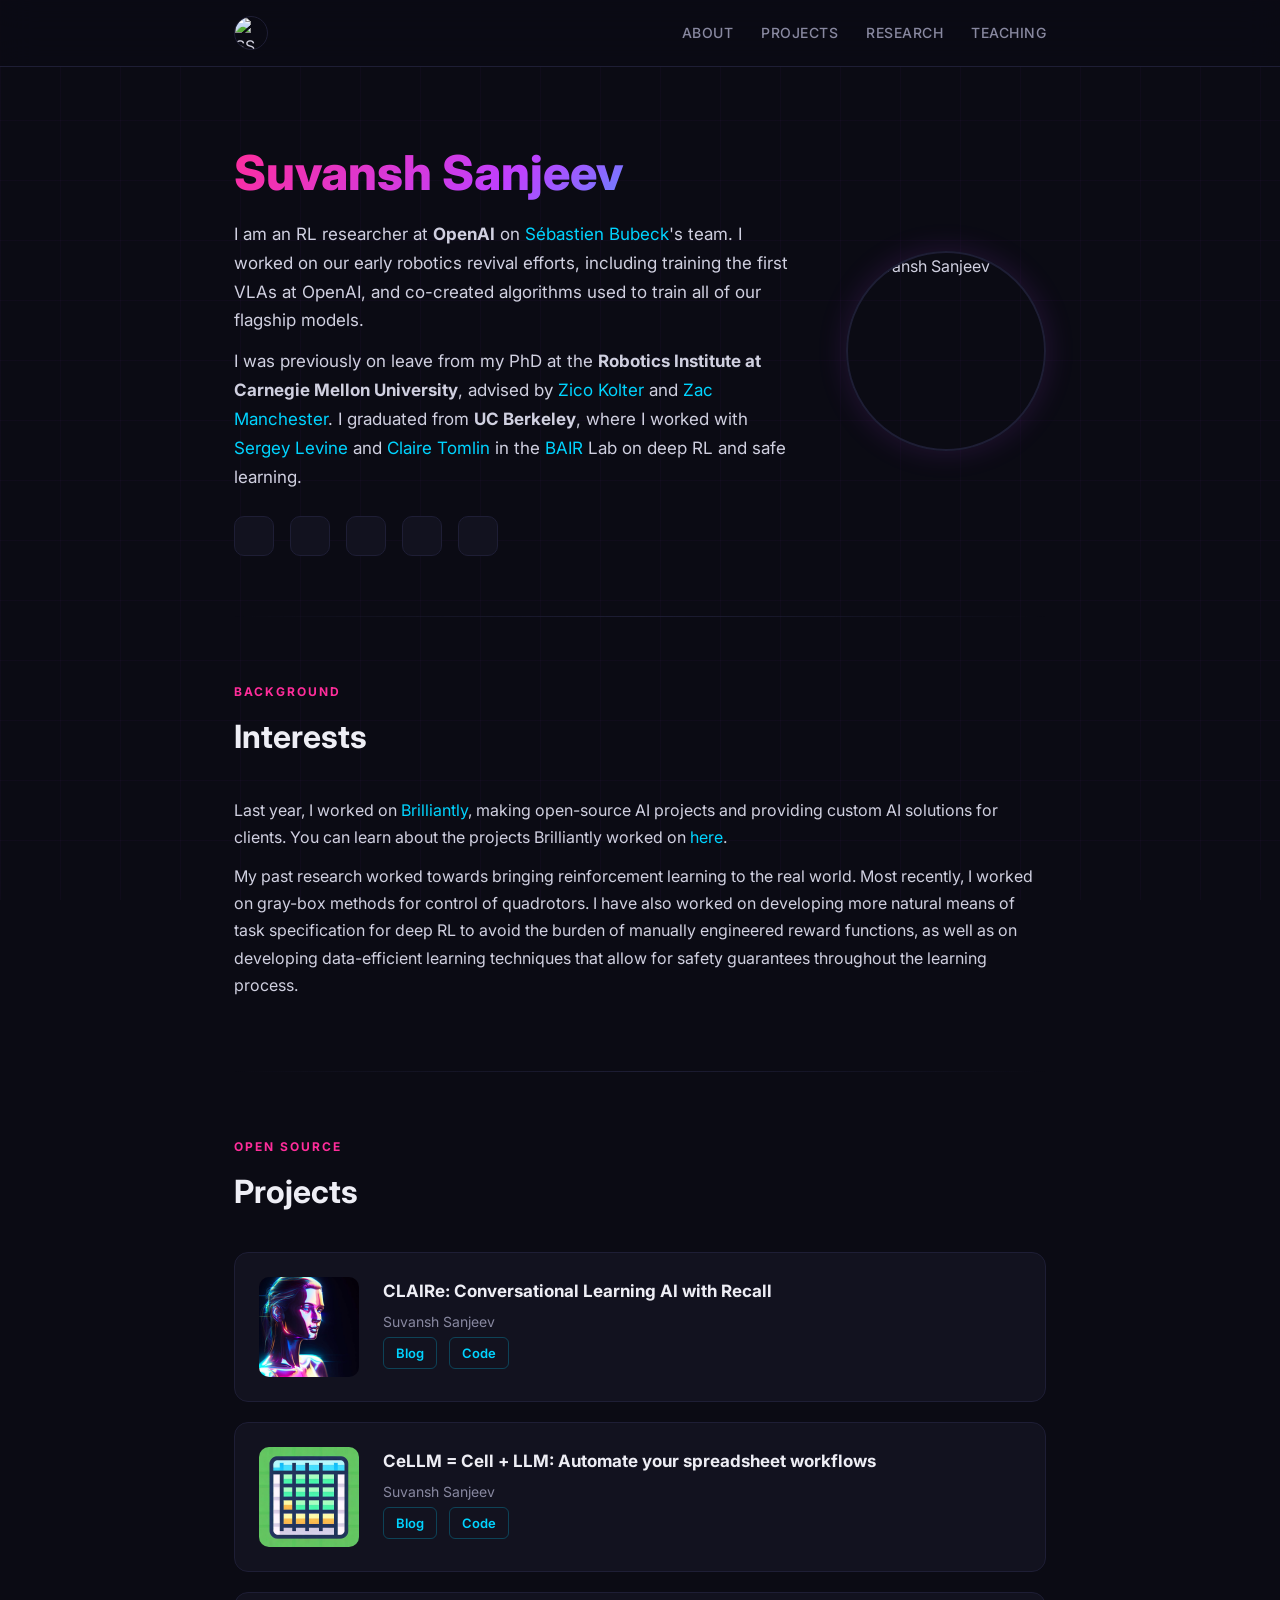
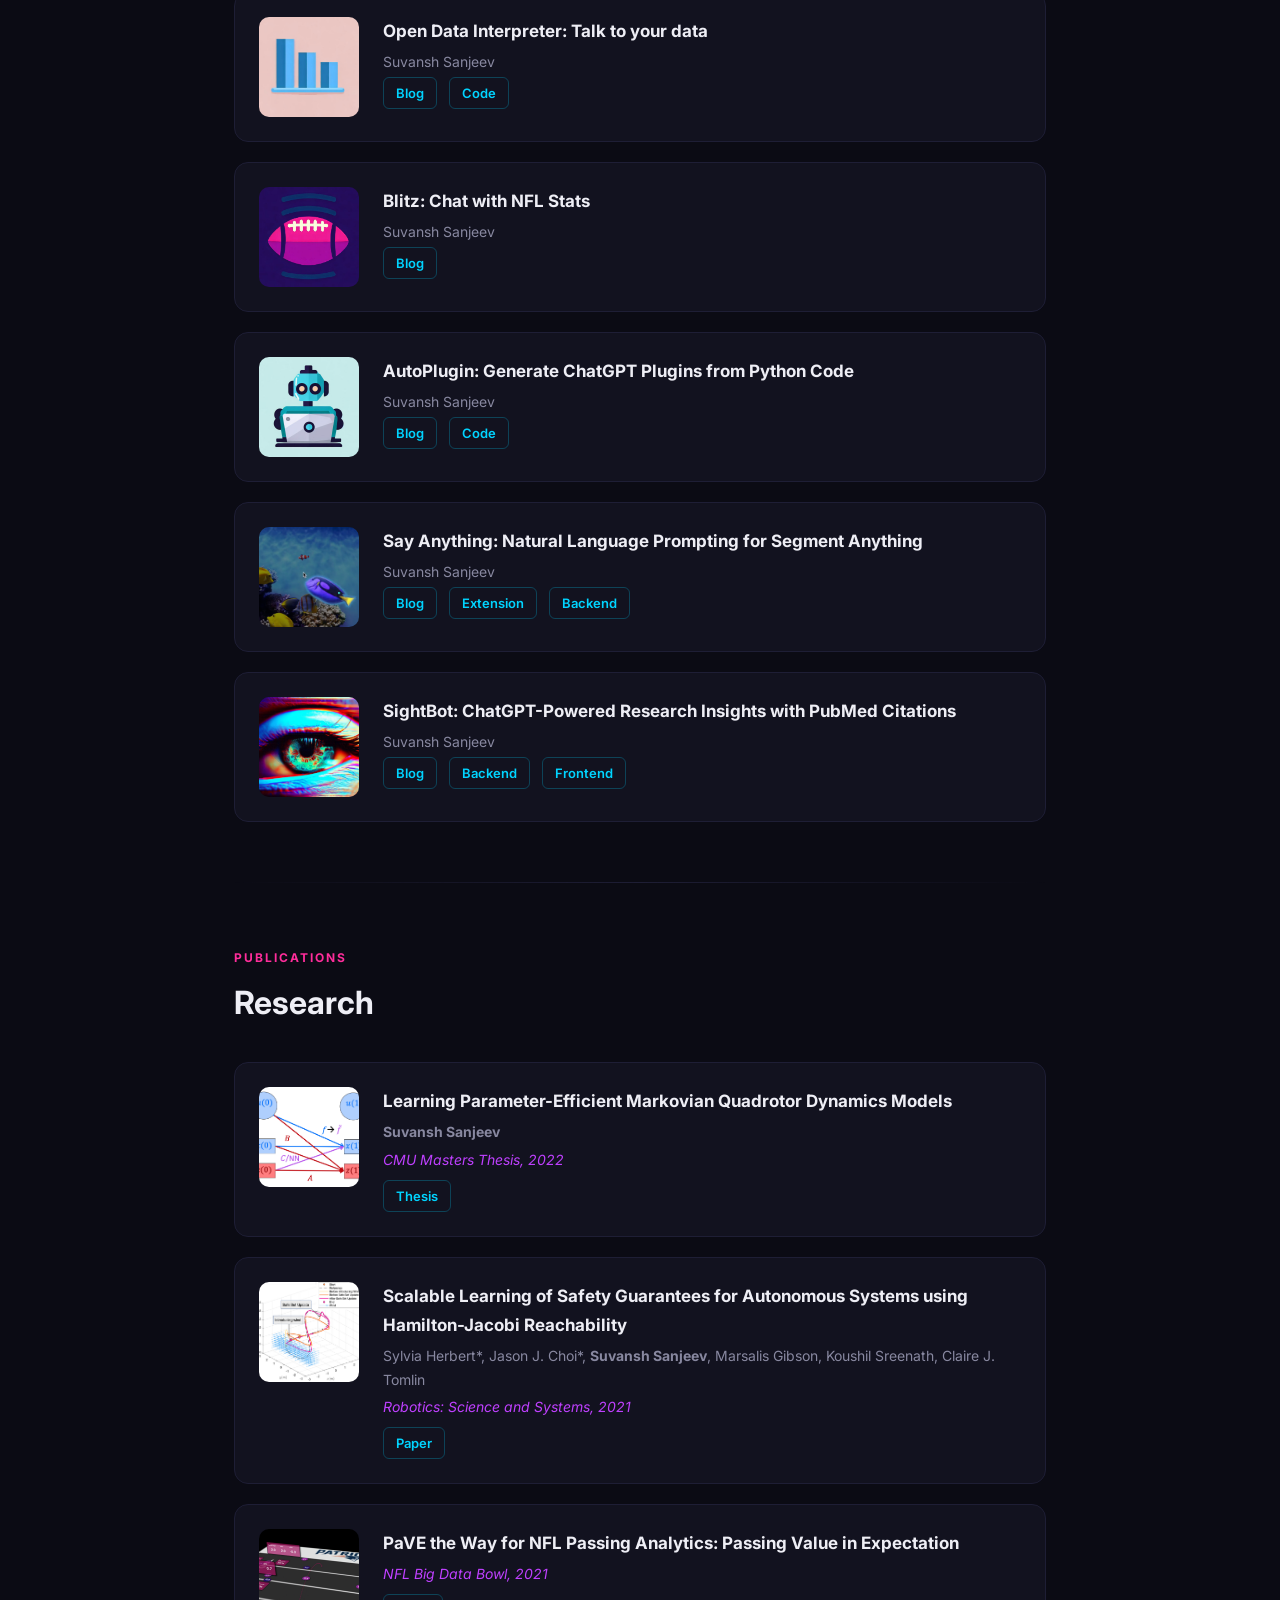
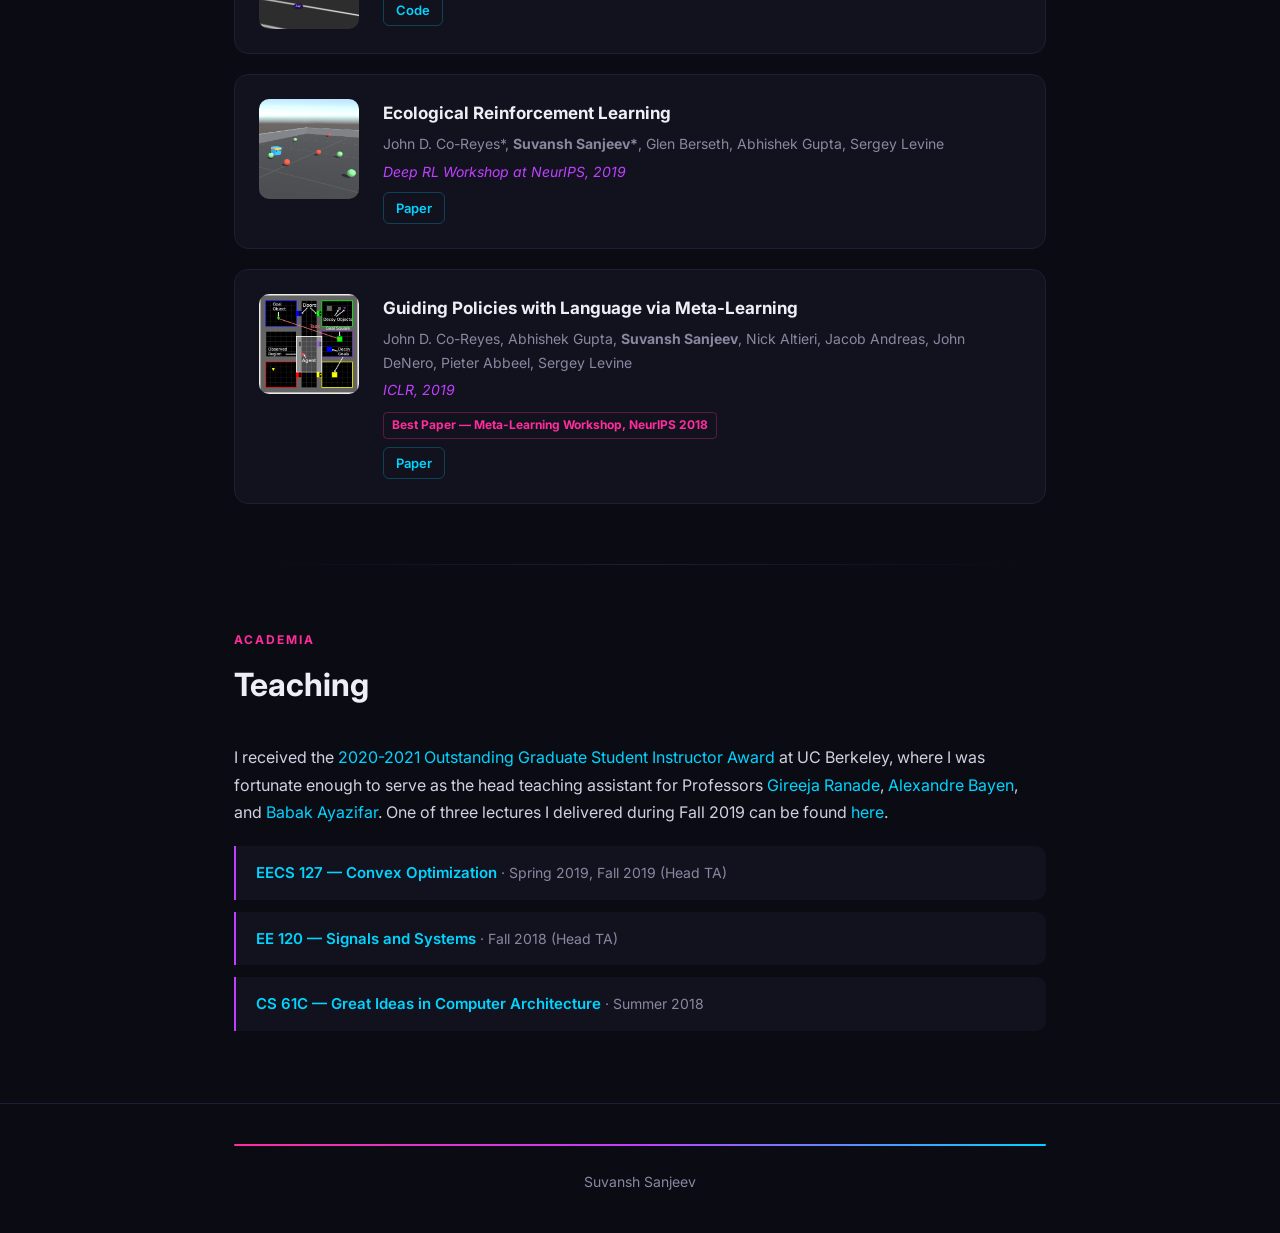
==== commit 6f1d17a4: "update content" ====
--- a/index.html
+++ b/index.html
@@ -46,10 +46,10 @@
     <div class="hero-text">
       <h1>Suvansh Sanjeev</h1>
       <p class="bio">
-        I am a researcher at <strong>OpenAI</strong>, where I work on the Applications Research Team. I have worked on our early robotics efforts, and more recently on enhancing the performance of our reasoning models outside the canonical domains of math and coding.
+        I am an RL researcher at <strong>OpenAI</strong> on <a href="http://sbubeck.com" target="_blank">Sébastien Bubeck</a>'s team. I worked on our early robotics revival efforts, including training the first VLAs at OpenAI, and co-created algorithms used to train all of our flagship models.
       </p>
       <p class="bio">
-        I was previously on leave from my PhD at the <strong>Robotics Institute at Carnegie Mellon University</strong>, advised by <a href="http://zicokolter.com/">Zico Kolter</a> and <a href="https://www.ri.cmu.edu/ri-faculty/zachary-manchester/">Zac Manchester</a>. I graduated from <strong>UC Berkeley</strong>, where I worked with <a href="https://people.eecs.berkeley.edu/~svlevine/">Sergey Levine</a> and <a href="https://people.eecs.berkeley.edu/~tomlin/">Claire Tomlin</a> in the <a href="https://bair.berkeley.edu/">BAIR</a> Lab on deep RL and safe learning.
+        I was previously on leave from my PhD at the <strong>Robotics Institute at Carnegie Mellon University</strong>, advised by <a href="http://zicokolter.com/" target="_blank">Zico Kolter</a> and <a href="https://www.ri.cmu.edu/ri-faculty/zachary-manchester/" target="_blank">Zac Manchester</a>. I graduated from <strong>UC Berkeley</strong>, where I worked with <a href="https://people.eecs.berkeley.edu/~svlevine/" target="_blank">Sergey Levine</a> and <a href="https://people.eecs.berkeley.edu/~tomlin/" target="_blank">Claire Tomlin</a> in the <a href="https://bair.berkeley.edu/" target="_blank">BAIR</a> Lab on deep RL and safe learning.
       </p>
 
       <div class="social-links">
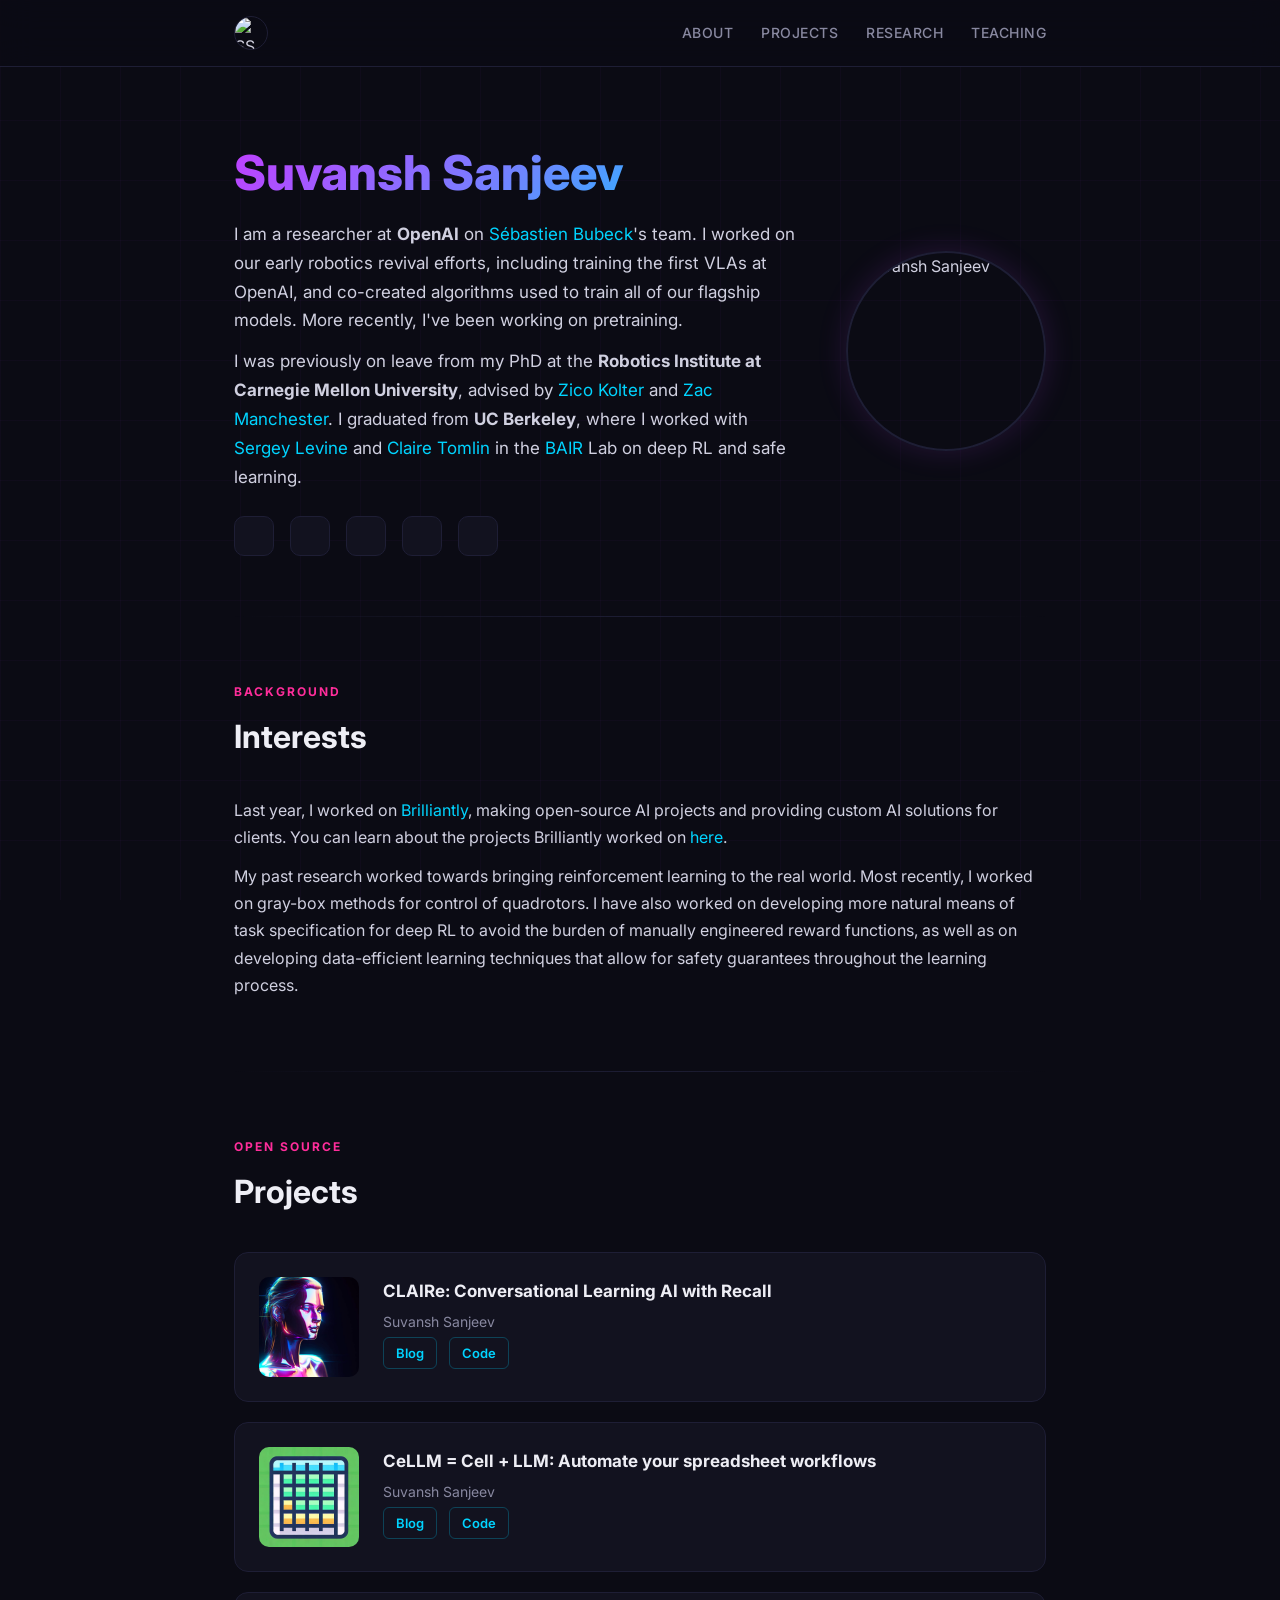
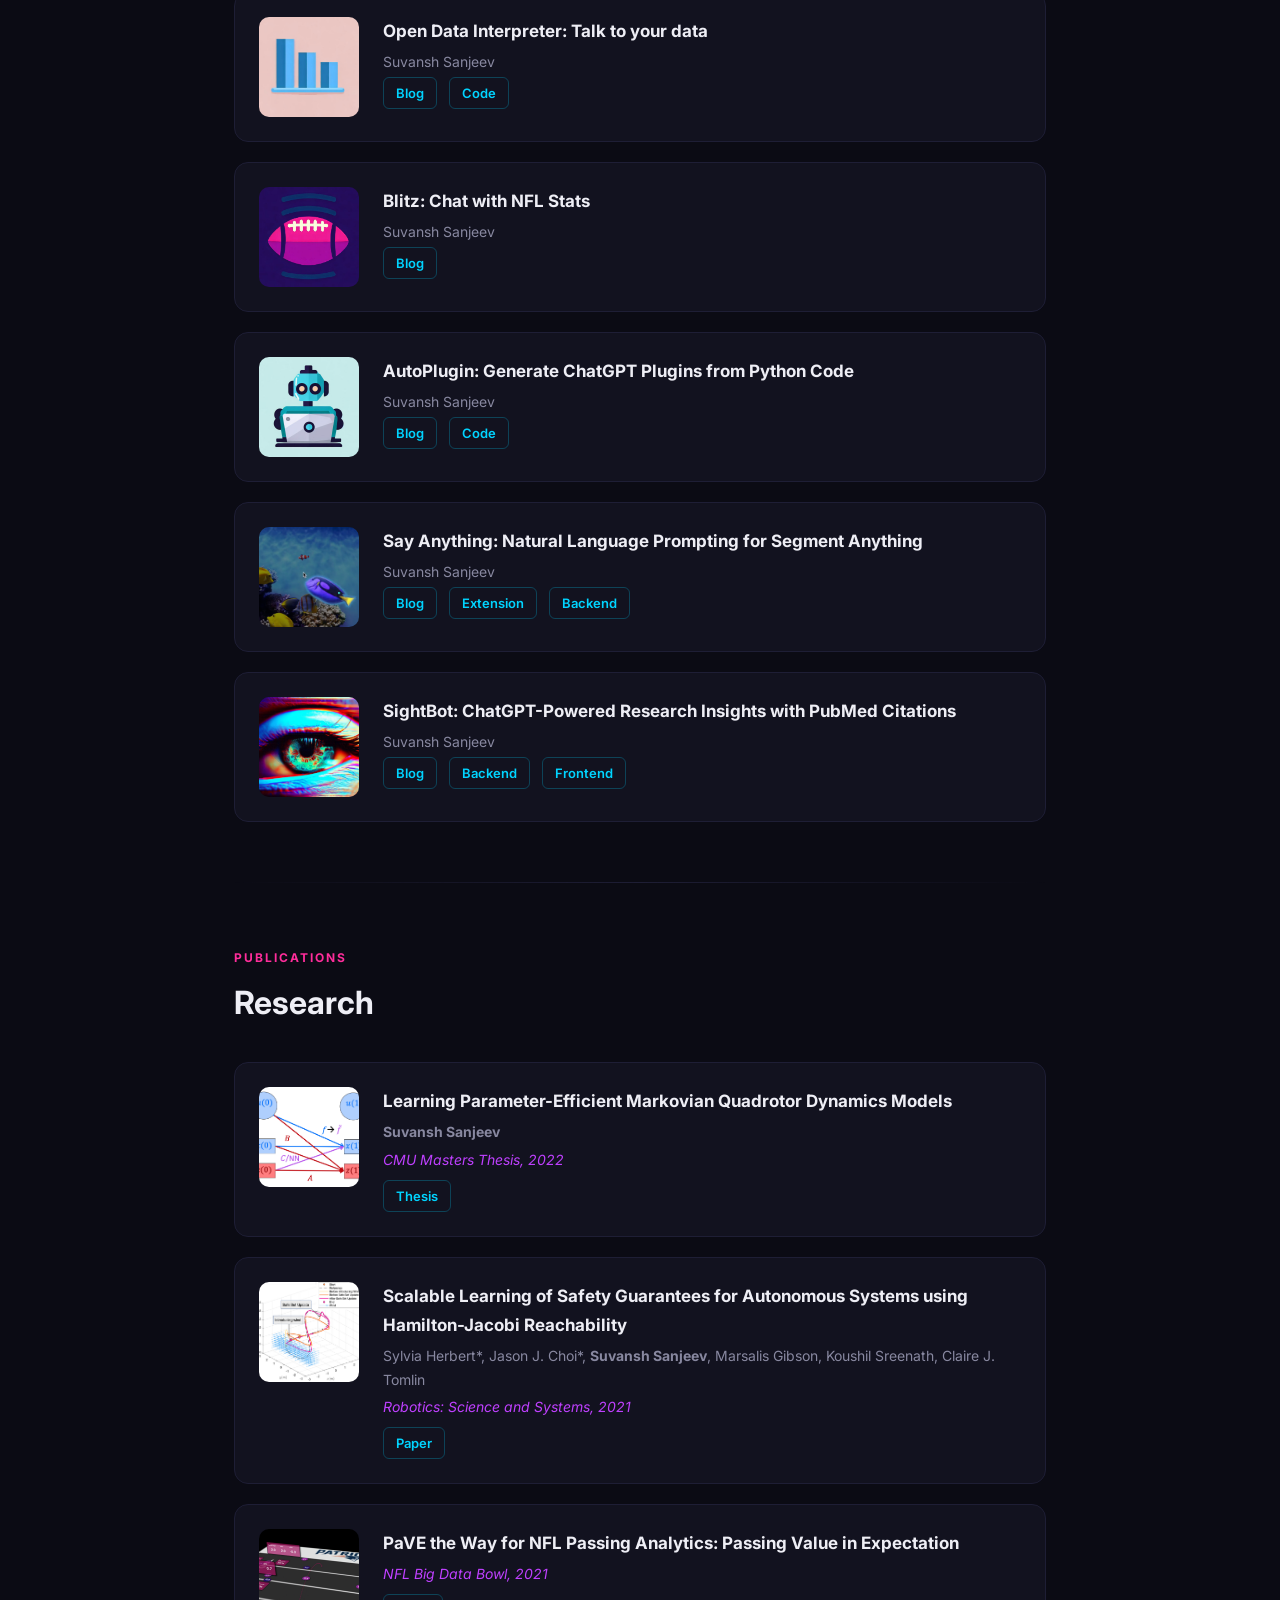
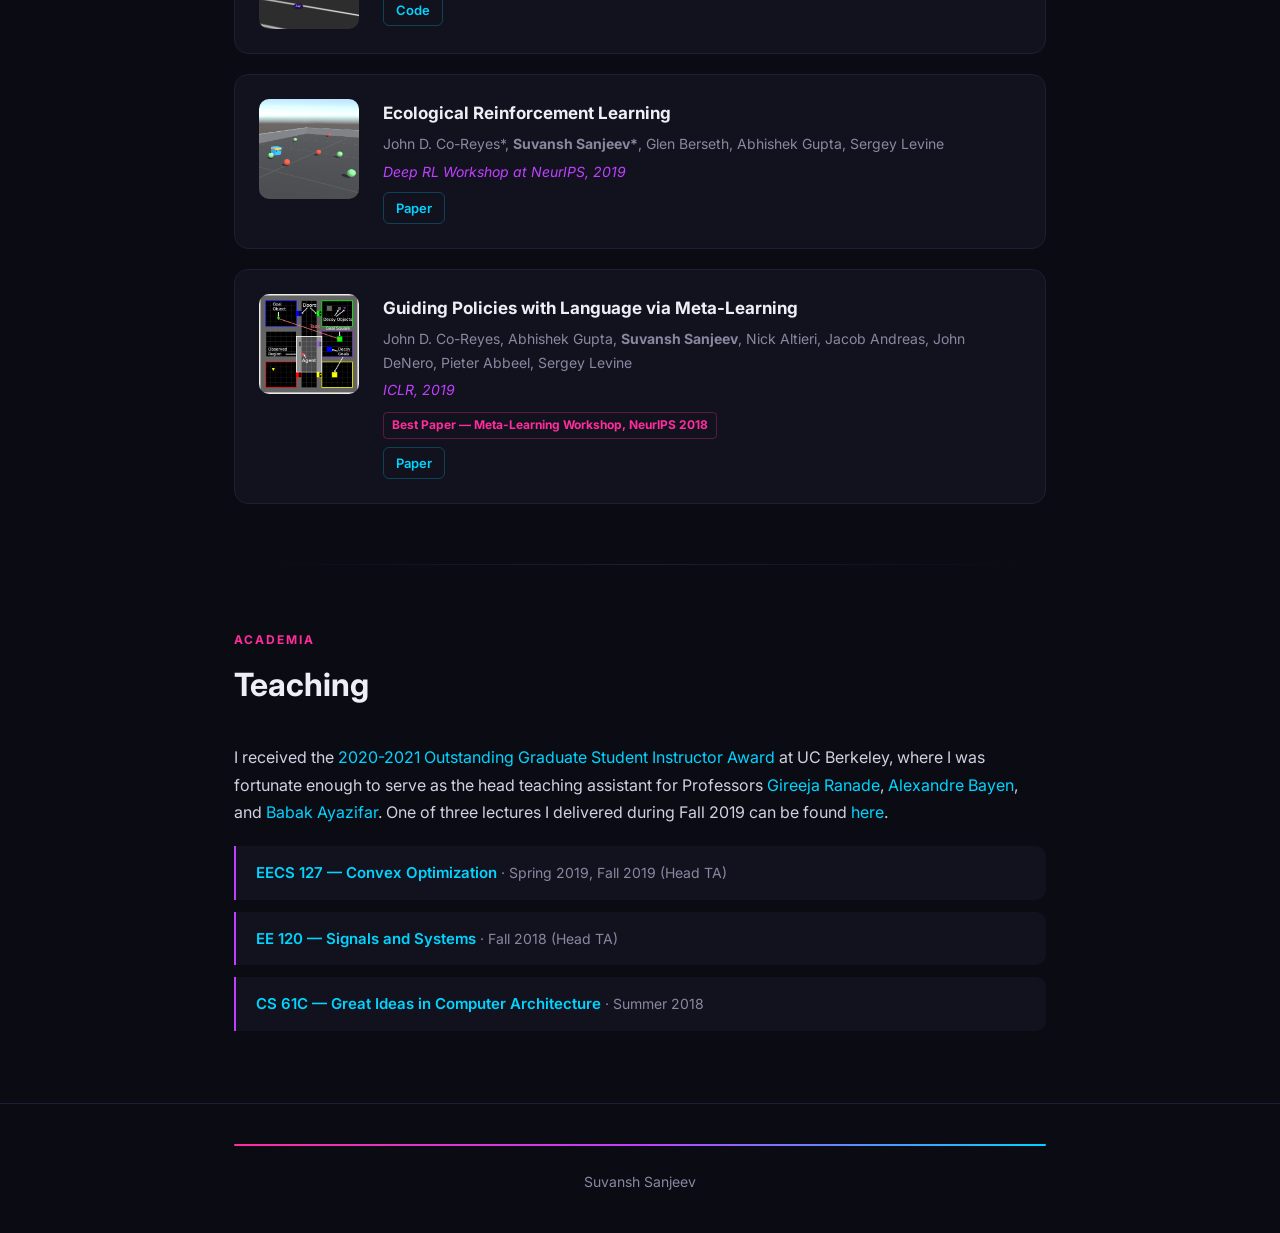
==== commit 97419620: "bio update" ====
--- a/index.html
+++ b/index.html
@@ -46,7 +46,7 @@
     <div class="hero-text">
       <h1>Suvansh Sanjeev</h1>
       <p class="bio">
-        I am an RL researcher at <strong>OpenAI</strong> on <a href="http://sbubeck.com" target="_blank">Sébastien Bubeck</a>'s team. I worked on our early robotics revival efforts, including training the first VLAs at OpenAI, and co-created algorithms used to train all of our flagship models.
+        I am a researcher at <strong>OpenAI</strong> on <a href="http://sbubeck.com" target="_blank">Sébastien Bubeck</a>'s team. I worked on our early robotics revival efforts, including training the first VLAs at OpenAI, and co-created algorithms used to train all of our flagship models. More recently, I've been working on pretraining.
       </p>
       <p class="bio">
         I was previously on leave from my PhD at the <strong>Robotics Institute at Carnegie Mellon University</strong>, advised by <a href="http://zicokolter.com/" target="_blank">Zico Kolter</a> and <a href="https://www.ri.cmu.edu/ri-faculty/zachary-manchester/" target="_blank">Zac Manchester</a>. I graduated from <strong>UC Berkeley</strong>, where I worked with <a href="https://people.eecs.berkeley.edu/~svlevine/" target="_blank">Sergey Levine</a> and <a href="https://people.eecs.berkeley.edu/~tomlin/" target="_blank">Claire Tomlin</a> in the <a href="https://bair.berkeley.edu/" target="_blank">BAIR</a> Lab on deep RL and safe learning.
--- a/stylesheet.css
+++ b/stylesheet.css
@@ -133,7 +133,7 @@
   font-weight: 800;
   line-height: 1.1;
   margin-bottom: 20px;
-  background: linear-gradient(135deg, var(--pink) 0%, var(--purple) 50%, var(--blue) 100%);
+  background: linear-gradient(135deg, var(--purple) 0%, #7A7CFF 45%, var(--blue) 100%);
   -webkit-background-clip: text;
   -webkit-text-fill-color: transparent;
   background-clip: text;
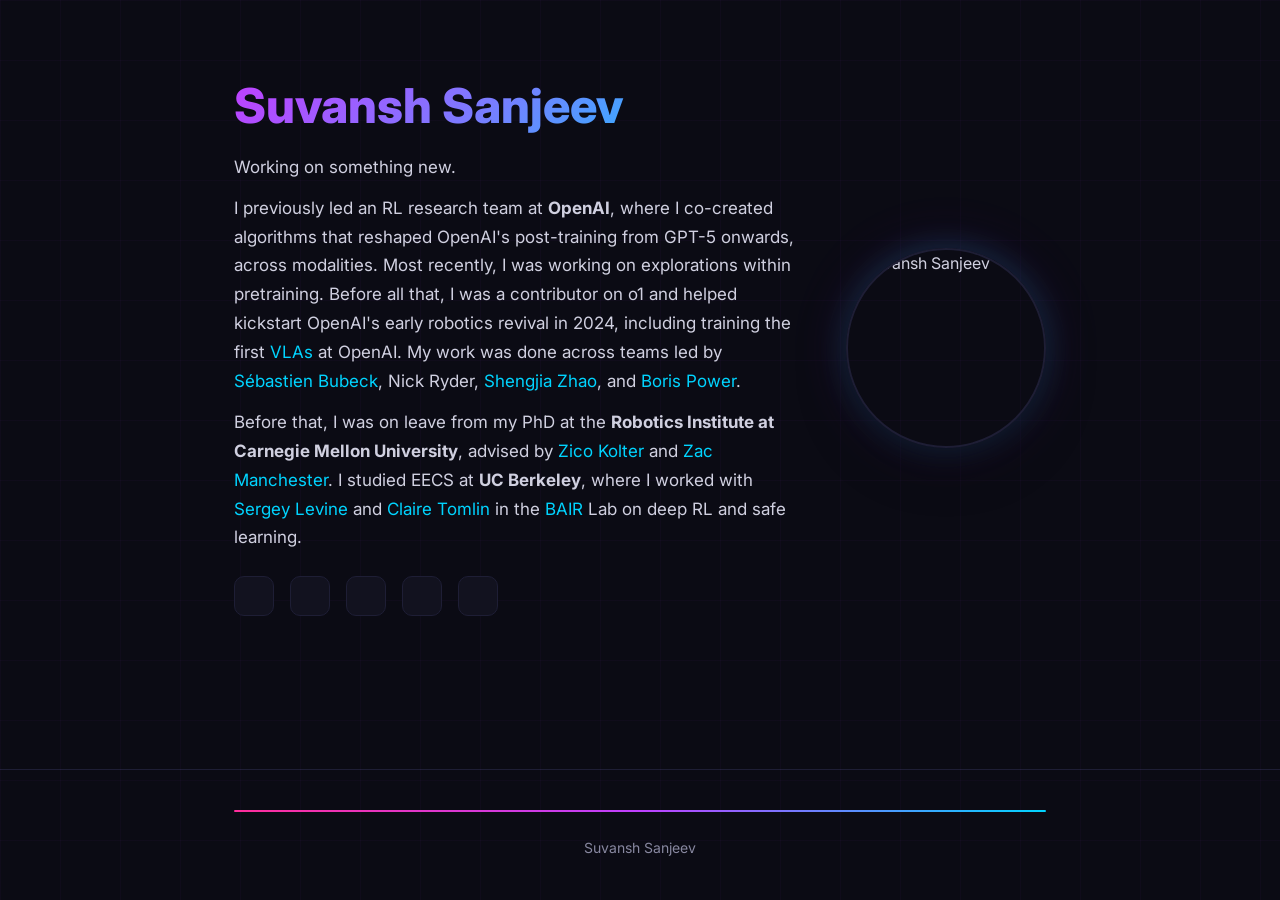
==== commit 2fd6008d: "Refresh personal site profile" ====
--- a/index.html
+++ b/index.html
@@ -27,246 +27,30 @@
 
 <body>
 
-<!-- ── Nav ──────────────────────────────────────────────── -->
-<nav>
-  <div class="container">
-    <img src="images/SuvanshCircle.png" alt="SS" class="logo-photo">
-    <ul class="nav-links">
-      <li><a href="#about">About</a></li>
-      <li><a href="#projects">Projects</a></li>
-      <li><a href="#research">Research</a></li>
-      <li><a href="#teaching">Teaching</a></li>
-    </ul>
-  </div>
-</nav>
-
 <!-- ── Hero ─────────────────────────────────────────────── -->
 <div class="container">
   <section class="hero" id="about">
     <div class="hero-text">
       <h1>Suvansh Sanjeev</h1>
       <p class="bio">
-        I am a researcher at <strong>OpenAI</strong> on <a href="http://sbubeck.com" target="_blank">Sébastien Bubeck</a>'s team. I worked on our early robotics revival efforts, including training the first VLAs at OpenAI, and co-created algorithms used to train all of our flagship models. More recently, I've been working on pretraining.
+        Working on something new.
       </p>
       <p class="bio">
-        I was previously on leave from my PhD at the <strong>Robotics Institute at Carnegie Mellon University</strong>, advised by <a href="http://zicokolter.com/" target="_blank">Zico Kolter</a> and <a href="https://www.ri.cmu.edu/ri-faculty/zachary-manchester/" target="_blank">Zac Manchester</a>. I graduated from <strong>UC Berkeley</strong>, where I worked with <a href="https://people.eecs.berkeley.edu/~svlevine/" target="_blank">Sergey Levine</a> and <a href="https://people.eecs.berkeley.edu/~tomlin/" target="_blank">Claire Tomlin</a> in the <a href="https://bair.berkeley.edu/" target="_blank">BAIR</a> Lab on deep RL and safe learning.
+        I previously led an RL research team at <strong>OpenAI</strong>, where I co-created algorithms that reshaped OpenAI's post-training from GPT-5 onwards, across modalities. Most recently, I was working on explorations within pretraining. Before all that, I was a contributor on o1 and helped kickstart OpenAI's early robotics revival in 2024, including training the first <a href="https://en.wikipedia.org/wiki/Vision%E2%80%93language%E2%80%93action_model" target="_blank">VLAs</a> at OpenAI. My work was done across teams led by <a href="http://sbubeck.com" target="_blank">Sébastien Bubeck</a>, Nick Ryder, <a href="https://x.com/shengjia_zhao" target="_blank">Shengjia Zhao</a>, and <a href="https://x.com/BorisMPower/" target="_blank">Boris Power</a>.
+      </p>
+      <p class="bio">
+        Before that, I was on leave from my PhD at the <strong>Robotics Institute at Carnegie Mellon University</strong>, advised by <a href="http://zicokolter.com/" target="_blank">Zico Kolter</a> and <a href="https://www.ri.cmu.edu/ri-people/zachary-manchester/" target="_blank">Zac Manchester</a>. I studied EECS at <strong>UC Berkeley</strong>, where I worked with <a href="https://people.eecs.berkeley.edu/~svlevine/" target="_blank">Sergey Levine</a> and <a href="https://people.eecs.berkeley.edu/~tomlin/" target="_blank">Claire Tomlin</a> in the <a href="https://bair.berkeley.edu/" target="_blank">BAIR</a> Lab on deep RL and safe learning.
       </p>
 
       <div class="social-links">
         <a href="mailto:suvansh@brilliantly.ai?subject=Reaching%20out%20from%20personal%20website." title="Email"><i class="fas fa-envelope"></i></a>
         <a href="tel:15035162529" title="Phone"><i class="fas fa-phone"></i></a>
-        <a href="https://scholar.google.com/citations?user=KPtlitIAAAAJ&hl=en&oi=sra" title="Google Scholar" target="_blank"><i class="fas fa-graduation-cap"></i></a>
+        <a href="https://scholar.google.com/citations?hl=en&user=0ZnQX1oAAAAJ&view_op=list_works&gmla=AO4B3jtY2T2YNA__w9fFy3xn3o1H7qMzSezjAtNuO6NN60FQ0kOIEQC3qSE31V85Bk4z7qmHeOy-ACdP1klqdZUI" title="Google Scholar" target="_blank"><i class="fas fa-graduation-cap"></i></a>
         <a href="https://www.linkedin.com/in/suvanshsanjeev/" title="LinkedIn" target="_blank"><i class="fab fa-linkedin"></i></a>
-        <a href="https://twitter.com/SuvanshSanjeev" title="Twitter" target="_blank"><i class="fab fa-twitter"></i></a>
+        <a href="https://x.com/suvansh" title="Twitter" target="_blank"><i class="fab fa-twitter"></i></a>
       </div>
     </div>
     <img src="images/SuvanshCircle.png" alt="Suvansh Sanjeev" class="hero-photo">
-  </section>
-
-  <hr class="divider">
-
-  <!-- ── Interests ───────────────────────────────────────── -->
-  <section class="interests" id="interests">
-    <span class="section-label">Background</span>
-    <h2>Interests</h2>
-    <p>
-      Last year, I worked on <a href="https://brilliantly.ai">Brilliantly</a>, making open-source AI projects and providing custom AI solutions for clients. You can learn about the projects Brilliantly worked on <a href="https://brilliantly.ai/blog" target="_blank" rel="noreferrer nofollow">here</a>.
-    </p>
-    <p>
-      My past research worked towards bringing reinforcement learning to the real world. Most recently, I worked on gray-box methods for control of quadrotors. I have also worked on developing more natural means of task specification for deep RL to avoid the burden of manually engineered reward functions, as well as on developing data-efficient learning techniques that allow for safety guarantees throughout the learning process.
-    </p>
-  </section>
-
-  <hr class="divider">
-
-  <!-- ── Projects ────────────────────────────────────────── -->
-  <section id="projects">
-    <span class="section-label">Open Source</span>
-    <h2>Projects</h2>
-    <div class="projects-grid">
-
-      <div class="project-card">
-        <img src="images/claire.png" alt="CLAIRe">
-        <div class="project-info">
-          <a class="project-title" href="https://www.brilliantly.ai/blog/claire" target="_blank">CLAIRe: Conversational Learning AI with Recall</a>
-          <div class="project-authors">Suvansh Sanjeev</div>
-          <div class="project-links">
-            <a href="https://www.brilliantly.ai/blog/claire" target="_blank">Blog</a>
-            <a href="https://github.com/suvansh/CLAIRe" target="_blank">Code</a>
-          </div>
-        </div>
-      </div>
-
-      <div class="project-card">
-        <img src="images/cellm.png" alt="CeLLM">
-        <div class="project-info">
-          <a class="project-title" href="https://www.brilliantly.ai/blog/cellm" target="_blank">CeLLM = Cell + LLM: Automate your spreadsheet workflows</a>
-          <div class="project-authors">Suvansh Sanjeev</div>
-          <div class="project-links">
-            <a href="https://www.brilliantly.ai/blog/cellm" target="_blank">Blog</a>
-            <a href="https://github.com/suvansh/CeLLM" target="_blank">Code</a>
-          </div>
-        </div>
-      </div>
-
-      <div class="project-card">
-        <img src="images/datainterpreter.png" alt="Open Data Interpreter">
-        <div class="project-info">
-          <a class="project-title" href="https://datainterpreter.brilliantly.ai" target="_blank">Open Data Interpreter: Talk to your data</a>
-          <div class="project-authors">Suvansh Sanjeev</div>
-          <div class="project-links">
-            <a href="https://www.brilliantly.ai/blog/data-interpreter" target="_blank">Blog</a>
-            <a href="https://github.com/suvansh/OpenDataInterpreter" target="_blank">Code</a>
-          </div>
-        </div>
-      </div>
-
-      <div class="project-card">
-        <img src="images/blitz.png" alt="Blitz">
-        <div class="project-info">
-          <a class="project-title" href="https://blitz.brilliantly.ai" target="_blank">Blitz: Chat with NFL Stats</a>
-          <div class="project-authors">Suvansh Sanjeev</div>
-          <div class="project-links">
-            <a href="https://www.brilliantly.ai/blog/blitz" target="_blank">Blog</a>
-          </div>
-        </div>
-      </div>
-
-      <div class="project-card">
-        <img src="images/autoplugin.png" alt="AutoPlugin">
-        <div class="project-info">
-          <a class="project-title" href="https://pypi.org/project/autoplugin/" target="_blank">AutoPlugin: Generate ChatGPT Plugins from Python Code</a>
-          <div class="project-authors">Suvansh Sanjeev</div>
-          <div class="project-links">
-            <a href="https://www.brilliantly.ai/blog/autoplugin" target="_blank">Blog</a>
-            <a href="https://github.com/suvansh/AutoPlugin" target="_blank">Code</a>
-          </div>
-        </div>
-      </div>
-
-      <div class="project-card">
-        <img src="images/say_anything.png" alt="Say Anything">
-        <div class="project-info">
-          <a class="project-title" href="https://chrome.google.com/webstore/detail/say-anything-prompt-segme/jndfmkiclniflknfifngodjnmlibhjdo" target="_blank">Say Anything: Natural Language Prompting for Segment Anything</a>
-          <div class="project-authors">Suvansh Sanjeev</div>
-          <div class="project-links">
-            <a href="https://www.brilliantly.ai/blog/say-anything" target="_blank">Blog</a>
-            <a href="https://github.com/suvansh/say-anything" target="_blank">Extension</a>
-            <a href="https://github.com/suvansh/say-anything-backend" target="_blank">Backend</a>
-          </div>
-        </div>
-      </div>
-
-      <div class="project-card">
-        <img src="images/sightbot.jpeg" alt="SightBot">
-        <div class="project-info">
-          <a class="project-title" href="https://sightbot.brilliantly.ai" target="_blank">SightBot: ChatGPT-Powered Research Insights with PubMed Citations</a>
-          <div class="project-authors">Suvansh Sanjeev</div>
-          <div class="project-links">
-            <a href="https://www.brilliantly.ai/blog/sightbot" target="_blank">Blog</a>
-            <a href="https://github.com/suvansh/sightbot-server" target="_blank">Backend</a>
-            <a href="https://github.com/suvansh/sightbot" target="_blank">Frontend</a>
-          </div>
-        </div>
-      </div>
-
-    </div>
-  </section>
-
-  <hr class="divider">
-
-  <!-- ── Research ────────────────────────────────────────── -->
-  <section id="research">
-    <span class="section-label">Publications</span>
-    <h2>Research</h2>
-    <div class="projects-grid">
-
-      <div class="project-card">
-        <img src="images/thesis.png" alt="Quadrotor Thesis">
-        <div class="project-info">
-          <span class="project-title">Learning Parameter-Efficient Markovian Quadrotor Dynamics Models</span>
-          <div class="project-authors"><strong>Suvansh Sanjeev</strong></div>
-          <div class="project-venue">CMU Masters Thesis, 2022</div>
-          <div class="project-links">
-            <a href="https://www.ri.cmu.edu/publications/learning-parameter-efficient-markovian-quadrotor-dynamics-models/" target="_blank">Thesis</a>
-          </div>
-        </div>
-      </div>
-
-      <div class="project-card">
-        <img src="images/safe_learning.png" alt="Safe Learning">
-        <div class="project-info">
-          <span class="project-title">Scalable Learning of Safety Guarantees for Autonomous Systems using Hamilton-Jacobi Reachability</span>
-          <div class="project-authors">Sylvia Herbert*, Jason J. Choi*, <strong>Suvansh Sanjeev</strong>, Marsalis Gibson, Koushil Sreenath, Claire J. Tomlin</div>
-          <div class="project-venue">Robotics: Science and Systems, 2021</div>
-          <div class="project-links">
-            <a href="https://arxiv.org/abs/2101.05916" target="_blank">Paper</a>
-          </div>
-        </div>
-      </div>
-
-      <div class="project-card">
-        <img src="images/PaVE.png" alt="PaVE">
-        <div class="project-info">
-          <span class="project-title">PaVE the Way for NFL Passing Analytics: Passing Value in Expectation</span>
-          <div class="project-venue">NFL Big Data Bowl, 2021</div>
-          <div class="project-links">
-            <a href="https://github.com/uditrana/BigDataBowl" target="_blank">Code</a>
-          </div>
-        </div>
-      </div>
-
-      <div class="project-card">
-        <img src="images/unity_eco.png" alt="Ecological RL">
-        <div class="project-info">
-          <a class="project-title" href="https://sites.google.com/view/ecological-rl/home" target="_blank">Ecological Reinforcement Learning</a>
-          <div class="project-authors">John D. Co-Reyes*, <strong>Suvansh Sanjeev*</strong>, Glen Berseth, Abhishek Gupta, Sergey Levine</div>
-          <div class="project-venue">Deep RL Workshop at NeurIPS, 2019</div>
-          <div class="project-links">
-            <a href="https://arxiv.org/abs/2006.12478" target="_blank">Paper</a>
-          </div>
-        </div>
-      </div>
-
-      <div class="project-card">
-        <img src="images/GPL.png" alt="Language-Guided Policies">
-        <div class="project-info">
-          <a class="project-title" href="https://sites.google.com/view/lgpl" target="_blank">Guiding Policies with Language via Meta-Learning</a>
-          <div class="project-authors">John D. Co-Reyes, Abhishek Gupta, <strong>Suvansh Sanjeev</strong>, Nick Altieri, Jacob Andreas, John DeNero, Pieter Abbeel, Sergey Levine</div>
-          <div class="project-venue">ICLR, 2019</div>
-          <div class="badge">Best Paper &mdash; Meta-Learning Workshop, NeurIPS 2018</div>
-          <div class="project-links">
-            <a href="https://arxiv.org/abs/1811.07882" target="_blank">Paper</a>
-          </div>
-        </div>
-      </div>
-
-    </div>
-  </section>
-
-  <hr class="divider">
-
-  <!-- ── Teaching ────────────────────────────────────────── -->
-  <section class="teaching" id="teaching">
-    <span class="section-label">Academia</span>
-    <h2>Teaching</h2>
-    <p>
-      I received the <a href="https://gsi.berkeley.edu/programs-services/award-programs/ogsi/ogsi-2021/">2020-2021 Outstanding Graduate Student Instructor Award</a> at UC Berkeley, where I was fortunate enough to serve as the head teaching assistant for Professors <a href="http://people.eecs.berkeley.edu/~gireeja/">Gireeja Ranade</a>, <a href="https://www2.eecs.berkeley.edu/Faculty/Homepages/bayen.html">Alexandre Bayen</a>, and <a href="https://www2.eecs.berkeley.edu/Faculty/Homepages/ayazifar.html">Babak Ayazifar</a>. One of three lectures I delivered during Fall 2019 can be found <a href="https://youtu.be/jX6WhOxbC60">here</a>.
-    </p>
-    <ul class="teaching-list">
-      <li>
-        <a href="http://inst.eecs.berkeley.edu/~ee127/fa19">EECS 127 &mdash; Convex Optimization</a>
-        <span class="role"> &middot; Spring 2019, Fall 2019 (Head TA)</span>
-      </li>
-      <li>
-        <a href="https://www2.eecs.berkeley.edu/Courses/EE120/">EE 120 &mdash; Signals and Systems</a>
-        <span class="role"> &middot; Fall 2018 (Head TA)</span>
-      </li>
-      <li>
-        <a href="http://inst.eecs.berkeley.edu/~cs61c/su18">CS 61C &mdash; Great Ideas in Computer Architecture</a>
-        <span class="role"> &middot; Summer 2018</span>
-      </li>
-    </ul>
   </section>
 
 </div>
--- a/stylesheet.css
+++ b/stylesheet.css
@@ -19,6 +19,9 @@
 html { scroll-behavior: smooth; }
 
 body {
+  min-height: 100vh;
+  display: flex;
+  flex-direction: column;
   font-family: 'Inter', -apple-system, BlinkMacSystemFont, 'Segoe UI', sans-serif;
   background: var(--bg);
   color: var(--text);
@@ -49,56 +52,9 @@
   z-index: 1;
 }
 
-/* ── Nav ─────────────────────────────────────────────────── */
-nav {
-  position: sticky;
-  top: 0;
-  z-index: 100;
-  background: rgba(11, 11, 20, 0.85);
-  backdrop-filter: blur(16px);
-  -webkit-backdrop-filter: blur(16px);
-  border-bottom: 1px solid var(--border);
-  padding: 16px 0;
-}
-
-nav .container {
-  display: flex;
-  justify-content: space-between;
-  align-items: center;
-}
-
-nav .logo-photo {
-  width: 34px;
-  height: 34px;
-  border-radius: 50%;
-  object-fit: cover;
-  border: 1.5px solid var(--border);
-  transition: border-color 0.3s, box-shadow 0.3s;
-}
-
-nav .logo-photo:hover {
-  border-color: var(--purple);
-  box-shadow: 0 0 12px rgba(191, 64, 255, 0.3);
-}
-
-nav .nav-links {
-  display: flex;
-  gap: 28px;
-  list-style: none;
-}
-
-nav .nav-links a {
-  color: var(--text-muted);
-  text-decoration: none;
-  font-size: 14px;
-  font-weight: 500;
-  letter-spacing: 0.5px;
-  text-transform: uppercase;
-  transition: color 0.3s;
-}
-
-nav .nav-links a:hover {
-  color: var(--blue);
+body > .container {
+  flex: 1;
+  width: 100%;
 }
 
 /* ── Hero ────────────────────────────────────────────────── */
@@ -119,13 +75,21 @@
   border-radius: 50%;
   object-fit: cover;
   border: 2px solid var(--border);
-  box-shadow: var(--glow-purple);
+  box-shadow:
+    0 18px 48px rgba(0, 0, 0, 0.38),
+    0 0 32px rgba(0, 212, 255, 0.18),
+    0 0 60px rgba(191, 64, 255, 0.14);
   flex-shrink: 0;
-  transition: box-shadow 0.4s;
+  transition: transform 0.35s ease, box-shadow 0.35s ease, border-color 0.35s ease;
 }
 
 .hero-photo:hover {
-  box-shadow: 0 0 40px rgba(191, 64, 255, 0.3), 0 0 80px rgba(191, 64, 255, 0.1);
+  transform: translateY(-6px) scale(1.02);
+  border-color: var(--blue);
+  box-shadow:
+    0 26px 60px rgba(0, 0, 0, 0.45),
+    0 0 40px rgba(0, 212, 255, 0.26),
+    0 0 84px rgba(191, 64, 255, 0.2);
 }
 
 h1 {
@@ -414,6 +378,4 @@
 
   .project-card .project-links { justify-content: center; }
 
-  nav .nav-links { gap: 16px; }
-  nav .nav-links a { font-size: 12px; }
-}
+}
